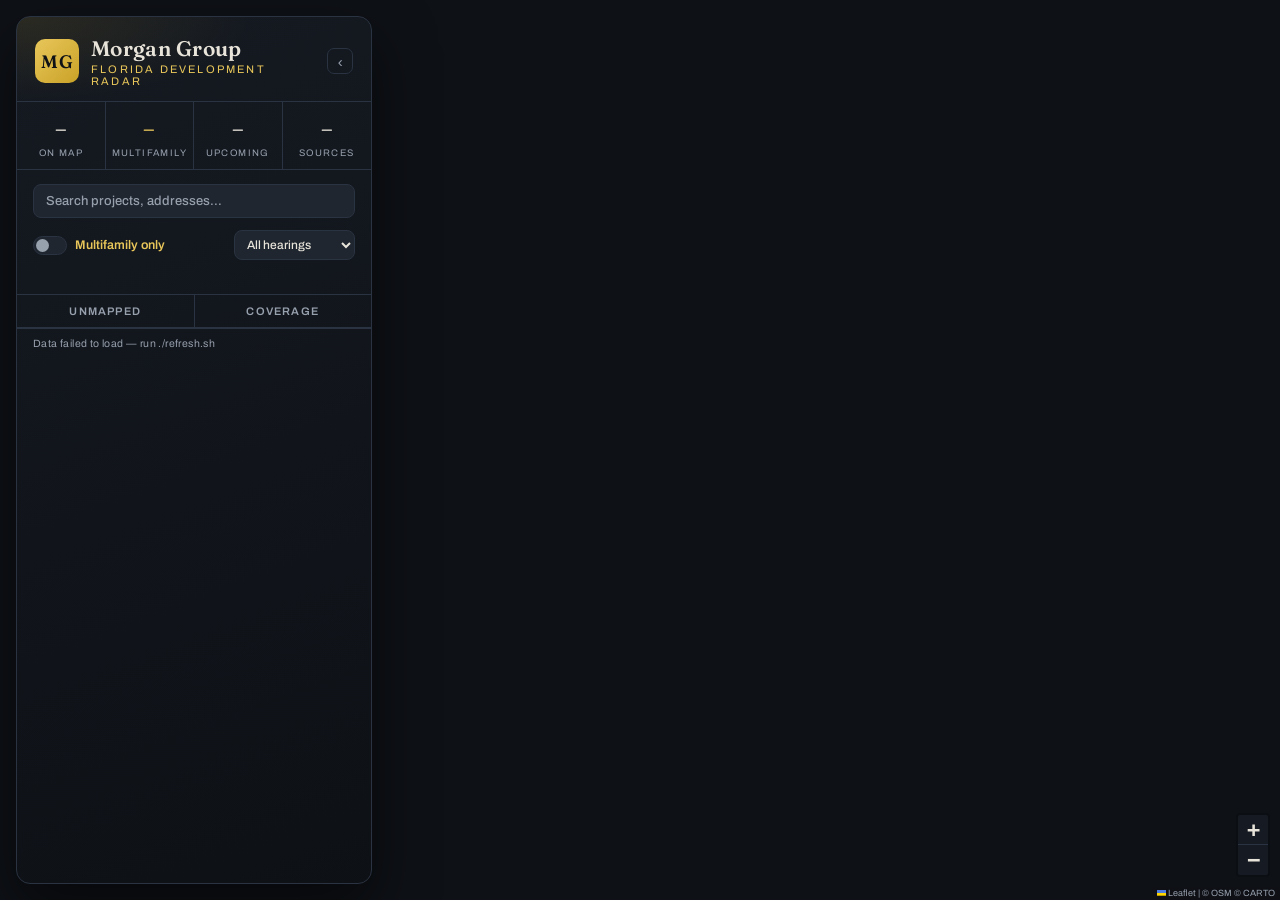
==== site/index.html @ e7065fe1 "feat: map site — dark development radar UI Co-Authored-By: Claude Fable 5 <noreply@anthropic.com>" ====
<!DOCTYPE html>
<html lang="en">
<head>
<meta charset="utf-8">
<meta name="viewport" content="width=device-width, initial-scale=1">
<title>Morgan Group · Florida Development Radar</title>
<link rel="preconnect" href="https://fonts.googleapis.com">
<link rel="preconnect" href="https://fonts.gstatic.com" crossorigin>
<link href="https://fonts.googleapis.com/css2?family=Fraunces:opsz,wght@9..144,500;9..144,600&family=Archivo:wght@400;500;600;700&display=swap" rel="stylesheet">
<link rel="stylesheet" href="vendor/leaflet.css">
<link rel="stylesheet" href="vendor/MarkerCluster.css">
<link rel="stylesheet" href="vendor/MarkerCluster.Default.css">
<link rel="stylesheet" href="style.css">
<link rel="icon" href="data:image/svg+xml,<svg xmlns='http://www.w3.org/2000/svg' viewBox='0 0 100 100'><circle cx='50' cy='50' r='42' fill='%23c9a227'/></svg>">
</head>
<body>
<div id="map" aria-label="Development projects map"></div>

<aside class="panel" id="panel">
  <header class="brand">
    <div class="brand-mark">MG</div>
    <div class="brand-text">
      <h1>Morgan&nbsp;Group</h1>
      <p>Florida Development Radar</p>
    </div>
    <button class="panel-collapse" id="collapseBtn" title="Collapse panel" aria-label="Collapse panel">‹</button>
  </header>

  <section class="stats" id="stats">
    <div class="stat"><b id="statMapped">–</b><span>on map</span></div>
    <div class="stat stat-mf"><b id="statMF">–</b><span>multifamily</span></div>
    <div class="stat"><b id="statUpcoming">–</b><span>upcoming</span></div>
    <div class="stat"><b id="statSources">–</b><span>sources</span></div>
  </section>

  <section class="filters">
    <input type="search" id="search" placeholder="Search projects, addresses…" autocomplete="off">

    <div class="filter-row">
      <label class="mf-toggle">
        <input type="checkbox" id="mfOnly">
        <span class="mf-slider"></span>
        Multifamily only
      </label>
      <select id="statusSel" aria-label="Hearing status">
        <option value="all">All hearings</option>
        <option value="upcoming">Upcoming</option>
        <option value="heard">Recently heard</option>
      </select>
    </div>

    <div class="chips" id="countyChips" aria-label="County filters"></div>
    <div class="types" id="typeChecks" aria-label="Project type filters"></div>
  </section>

  <nav class="drawer-tabs">
    <button data-drawer="unmapped" id="unmappedTab">Unmapped <span id="unmappedCount"></span></button>
    <button data-drawer="coverage" id="coverageTab">Coverage <span id="coverageCount"></span></button>
  </nav>
  <section class="drawer" id="drawer" hidden></section>

  <footer class="panel-foot">
    <span id="updatedAt"></span>
  </footer>
</aside>

<button class="panel-expand" id="expandBtn" hidden title="Show panel">›</button>

<script src="vendor/leaflet.js"></script>
<script src="vendor/leaflet.markercluster.js"></script>
<script src="app.js"></script>
</body>
</html>
---- site/vendor/leaflet.css ----
/* required styles */

.leaflet-pane,
.leaflet-tile,
.leaflet-marker-icon,
.leaflet-marker-shadow,
.leaflet-tile-container,
.leaflet-pane > svg,
.leaflet-pane > canvas,
.leaflet-zoom-box,
.leaflet-image-layer,
.leaflet-layer {
	position: absolute;
	left: 0;
	top: 0;
	}
.leaflet-container {
	overflow: hidden;
	}
.leaflet-tile,
.leaflet-marker-icon,
.leaflet-marker-shadow {
	-webkit-user-select: none;
	   -moz-user-select: none;
	        user-select: none;
	  -webkit-user-drag: none;
	}
/* Prevents IE11 from highlighting tiles in blue */
.leaflet-tile::selection {
	background: transparent;
}
/* Safari renders non-retina tile on retina better with this, but Chrome is worse */
.leaflet-safari .leaflet-tile {
	image-rendering: -webkit-optimize-contrast;
	}
/* hack that prevents hw layers "stretching" when loading new tiles */
.leaflet-safari .leaflet-tile-container {
	width: 1600px;
	height: 1600px;
	-webkit-transform-origin: 0 0;
	}
.leaflet-marker-icon,
.leaflet-marker-shadow {
	display: block;
	}
/* .leaflet-container svg: reset svg max-width decleration shipped in Joomla! (joomla.org) 3.x */
/* .leaflet-container img: map is broken in FF if you have max-width: 100% on tiles */
.leaflet-container .leaflet-overlay-pane svg {
	max-width: none !important;
	max-height: none !important;
	}
.leaflet-container .leaflet-marker-pane img,
.leaflet-container .leaflet-shadow-pane img,
.leaflet-container .leaflet-tile-pane img,
.leaflet-container img.leaflet-image-layer,
.leaflet-container .leaflet-tile {
	max-width: none !important;
	max-height: none !important;
	width: auto;
	padding: 0;
	}

.leaflet-container img.leaflet-tile {
	/* See: https://bugs.chromium.org/p/chromium/issues/detail?id=600120 */
	mix-blend-mode: plus-lighter;
}

.leaflet-container.leaflet-touch-zoom {
	-ms-touch-action: pan-x pan-y;
	touch-action: pan-x pan-y;
	}
.leaflet-container.leaflet-touch-drag {
	-ms-touch-action: pinch-zoom;
	/* Fallback for FF which doesn't support pinch-zoom */
	touch-action: none;
	touch-action: pinch-zoom;
}
.leaflet-container.leaflet-touch-drag.leaflet-touch-zoom {
	-ms-touch-action: none;
	touch-action: none;
}
.leaflet-container {
	-webkit-tap-highlight-color: transparent;
}
.leaflet-container a {
	-webkit-tap-highlight-color: rgba(51, 181, 229, 0.4);
}
.leaflet-tile {
	filter: inherit;
	visibility: hidden;
	}
.leaflet-tile-loaded {
	visibility: inherit;
	}
.leaflet-zoom-box {
	width: 0;
	height: 0;
	-moz-box-sizing: border-box;
	     box-sizing: border-box;
	z-index: 800;
	}
/* workaround for https://bugzilla.mozilla.org/show_bug.cgi?id=888319 */
.leaflet-overlay-pane svg {
	-moz-user-select: none;
	}

.leaflet-pane         { z-index: 400; }

.leaflet-tile-pane    { z-index: 200; }
.leaflet-overlay-pane { z-index: 400; }
.leaflet-shadow-pane  { z-index: 500; }
.leaflet-marker-pane  { z-index: 600; }
.leaflet-tooltip-pane   { z-index: 650; }
.leaflet-popup-pane   { z-index: 700; }

.leaflet-map-pane canvas { z-index: 100; }
.leaflet-map-pane svg    { z-index: 200; }

.leaflet-vml-shape {
	width: 1px;
	height: 1px;
	}
.lvml {
	behavior: url(#default#VML);
	display: inline-block;
	position: absolute;
	}


/* control positioning */

.leaflet-control {
	position: relative;
	z-index: 800;
	pointer-events: visiblePainted; /* IE 9-10 doesn't have auto */
	pointer-events: auto;
	}
.leaflet-top,
.leaflet-bottom {
	position: absolute;
	z-index: 1000;
	pointer-events: none;
	}
.leaflet-top {
	top: 0;
	}
.leaflet-right {
	right: 0;
	}
.leaflet-bottom {
	bottom: 0;
	}
.leaflet-left {
	left: 0;
	}
.leaflet-control {
	float: left;
	clear: both;
	}
.leaflet-right .leaflet-control {
	float: right;
	}
.leaflet-top .leaflet-control {
	margin-top: 10px;
	}
.leaflet-bottom .leaflet-control {
	margin-bottom: 10px;
	}
.leaflet-left .leaflet-control {
	margin-left: 10px;
	}
.leaflet-right .leaflet-control {
	margin-right: 10px;
	}


/* zoom and fade animations */

.leaflet-fade-anim .leaflet-popup {
	opacity: 0;
	-webkit-transition: opacity 0.2s linear;
	   -moz-transition: opacity 0.2s linear;
	        transition: opacity 0.2s linear;
	}
.leaflet-fade-anim .leaflet-map-pane .leaflet-popup {
	opacity: 1;
	}
.leaflet-zoom-animated {
	-webkit-transform-origin: 0 0;
	    -ms-transform-origin: 0 0;
	        transform-origin: 0 0;
	}
svg.leaflet-zoom-animated {
	will-change: transform;
}

.leaflet-zoom-anim .leaflet-zoom-animated {
	-webkit-transition: -webkit-transform 0.25s cubic-bezier(0,0,0.25,1);
	   -moz-transition:    -moz-transform 0.25s cubic-bezier(0,0,0.25,1);
	        transition:         transform 0.25s cubic-bezier(0,0,0.25,1);
	}
.leaflet-zoom-anim .leaflet-tile,
.leaflet-pan-anim .leaflet-tile {
	-webkit-transition: none;
	   -moz-transition: none;
	        transition: none;
	}

.leaflet-zoom-anim .leaflet-zoom-hide {
	visibility: hidden;
	}


/* cursors */

.leaflet-interactive {
	cursor: pointer;
	}
.leaflet-grab {
	cursor: -webkit-grab;
	cursor:    -moz-grab;
	cursor:         grab;
	}
.leaflet-crosshair,
.leaflet-crosshair .leaflet-interactive {
	cursor: crosshair;
	}
.leaflet-popup-pane,
.leaflet-control {
	cursor: auto;
	}
.leaflet-dragging .leaflet-grab,
.leaflet-dragging .leaflet-grab .leaflet-interactive,
.leaflet-dragging .leaflet-marker-draggable {
	cursor: move;
	cursor: -webkit-grabbing;
	cursor:    -moz-grabbing;
	cursor:         grabbing;
	}

/* marker & overlays interactivity */
.leaflet-marker-icon,
.leaflet-marker-shadow,
.leaflet-image-layer,
.leaflet-pane > svg path,
.leaflet-tile-container {
	pointer-events: none;
	}

.leaflet-marker-icon.leaflet-interactive,
.leaflet-image-layer.leaflet-interactive,
.leaflet-pane > svg path.leaflet-interactive,
svg.leaflet-image-layer.leaflet-interactive path {
	pointer-events: visiblePainted; /* IE 9-10 doesn't have auto */
	pointer-events: auto;
	}

/* visual tweaks */

.leaflet-container {
	background: #ddd;
	outline-offset: 1px;
	}
.leaflet-container a {
	color: #0078A8;
	}
.leaflet-zoom-box {
	border: 2px dotted #38f;
	background: rgba(255,255,255,0.5);
	}


/* general typography */
.leaflet-container {
	font-family: "Helvetica Neue", Arial, Helvetica, sans-serif;
	font-size: 12px;
	font-size: 0.75rem;
	line-height: 1.5;
	}


/* general toolbar styles */

.leaflet-bar {
	box-shadow: 0 1px 5px rgba(0,0,0,0.65);
	border-radius: 4px;
	}
.leaflet-bar a {
	background-color: #fff;
	border-bottom: 1px solid #ccc;
	width: 26px;
	height: 26px;
	line-height: 26px;
	display: block;
	text-align: center;
	text-decoration: none;
	color: black;
	}
.leaflet-bar a,
.leaflet-control-layers-toggle {
	background-position: 50% 50%;
	background-repeat: no-repeat;
	display: block;
	}
.leaflet-bar a:hover,
.leaflet-bar a:focus {
	background-color: #f4f4f4;
	}
.leaflet-bar a:first-child {
	border-top-left-radius: 4px;
	border-top-right-radius: 4px;
	}
.leaflet-bar a:last-child {
	border-bottom-left-radius: 4px;
	border-bottom-right-radius: 4px;
	border-bottom: none;
	}
.leaflet-bar a.leaflet-disabled {
	cursor: default;
	background-color: #f4f4f4;
	color: #bbb;
	}

.leaflet-touch .leaflet-bar a {
	width: 30px;
	height: 30px;
	line-height: 30px;
	}
.leaflet-touch .leaflet-bar a:first-child {
	border-top-left-radius: 2px;
	border-top-right-radius: 2px;
	}
.leaflet-touch .leaflet-bar a:last-child {
	border-bottom-left-radius: 2px;
	border-bottom-right-radius: 2px;
	}

/* zoom control */

.leaflet-control-zoom-in,
.leaflet-control-zoom-out {
	font: bold 18px 'Lucida Console', Monaco, monospace;
	text-indent: 1px;
	}

.leaflet-touch .leaflet-control-zoom-in, .leaflet-touch .leaflet-control-zoom-out  {
	font-size: 22px;
	}


/* layers control */

.leaflet-control-layers {
	box-shadow: 0 1px 5px rgba(0,0,0,0.4);
	background: #fff;
	border-radius: 5px;
	}
.leaflet-control-layers-toggle {
	background-image: url(images/layers.png);
	width: 36px;
	height: 36px;
	}
.leaflet-retina .leaflet-control-layers-toggle {
	background-image: url(images/layers-2x.png);
	background-size: 26px 26px;
	}
.leaflet-touch .leaflet-control-layers-toggle {
	width: 44px;
	height: 44px;
	}
.leaflet-control-layers .leaflet-control-layers-list,
.leaflet-control-layers-expanded .leaflet-control-layers-toggle {
	display: none;
	}
.leaflet-control-layers-expanded .leaflet-control-layers-list {
	display: block;
	position: relative;
	}
.leaflet-control-layers-expanded {
	padding: 6px 10px 6px 6px;
	color: #333;
	background: #fff;
	}
.leaflet-control-layers-scrollbar {
	overflow-y: scroll;
	overflow-x: hidden;
	padding-right: 5px;
	}
.leaflet-control-layers-selector {
	margin-top: 2px;
	position: relative;
	top: 1px;
	}
.leaflet-control-layers label {
	display: block;
	font-size: 13px;
	font-size: 1.08333em;
	}
.leaflet-control-layers-separator {
	height: 0;
	border-top: 1px solid #ddd;
	margin: 5px -10px 5px -6px;
	}

/* Default icon URLs */
.leaflet-default-icon-path { /* used only in path-guessing heuristic, see L.Icon.Default */
	background-image: url(images/marker-icon.png);
	}


/* attribution and scale controls */

.leaflet-container .leaflet-control-attribution {
	background: #fff;
	background: rgba(255, 255, 255, 0.8);
	margin: 0;
	}
.leaflet-control-attribution,
.leaflet-control-scale-line {
	padding: 0 5px;
	color: #333;
	line-height: 1.4;
	}
.leaflet-control-attribution a {
	text-decoration: none;
	}
.leaflet-control-attribution a:hover,
.leaflet-control-attribution a:focus {
	text-decoration: underline;
	}
.leaflet-attribution-flag {
	display: inline !important;
	vertical-align: baseline !important;
	width: 1em;
	height: 0.6669em;
	}
.leaflet-left .leaflet-control-scale {
	margin-left: 5px;
	}
.leaflet-bottom .leaflet-control-scale {
	margin-bottom: 5px;
	}
.leaflet-control-scale-line {
	border: 2px solid #777;
	border-top: none;
	line-height: 1.1;
	padding: 2px 5px 1px;
	white-space: nowrap;
	-moz-box-sizing: border-box;
	     box-sizing: border-box;
	background: rgba(255, 255, 255, 0.8);
	text-shadow: 1px 1px #fff;
	}
.leaflet-control-scale-line:not(:first-child) {
	border-top: 2px solid #777;
	border-bottom: none;
	margin-top: -2px;
	}
.leaflet-control-scale-line:not(:first-child):not(:last-child) {
	border-bottom: 2px solid #777;
	}

.leaflet-touch .leaflet-control-attribution,
.leaflet-touch .leaflet-control-layers,
.leaflet-touch .leaflet-bar {
	box-shadow: none;
	}
.leaflet-touch .leaflet-control-layers,
.leaflet-touch .leaflet-bar {
	border: 2px solid rgba(0,0,0,0.2);
	background-clip: padding-box;
	}


/* popup */

.leaflet-popup {
	position: absolute;
	text-align: center;
	margin-bottom: 20px;
	}
.leaflet-popup-content-wrapper {
	padding: 1px;
	text-align: left;
	border-radius: 12px;
	}
.leaflet-popup-content {
	margin: 13px 24px 13px 20px;
	line-height: 1.3;
	font-size: 13px;
	font-size: 1.08333em;
	min-height: 1px;
	}
.leaflet-popup-content p {
	margin: 17px 0;
	margin: 1.3em 0;
	}
.leaflet-popup-tip-container {
	width: 40px;
	height: 20px;
	position: absolute;
	left: 50%;
	margin-top: -1px;
	margin-left: -20px;
	overflow: hidden;
	pointer-events: none;
	}
.leaflet-popup-tip {
	width: 17px;
	height: 17px;
	padding: 1px;

	margin: -10px auto 0;
	pointer-events: auto;

	-webkit-transform: rotate(45deg);
	   -moz-transform: rotate(45deg);
	    -ms-transform: rotate(45deg);
	        transform: rotate(45deg);
	}
.leaflet-popup-content-wrapper,
.leaflet-popup-tip {
	background: white;
	color: #333;
	box-shadow: 0 3px 14px rgba(0,0,0,0.4);
	}
.leaflet-container a.leaflet-popup-close-button {
	position: absolute;
	top: 0;
	right: 0;
	border: none;
	text-align: center;
	width: 24px;
	height: 24px;
	font: 16px/24px Tahoma, Verdana, sans-serif;
	color: #757575;
	text-decoration: none;
	background: transparent;
	}
.leaflet-container a.leaflet-popup-close-button:hover,
.leaflet-container a.leaflet-popup-close-button:focus {
	color: #585858;
	}
.leaflet-popup-scrolled {
	overflow: auto;
	}

.leaflet-oldie .leaflet-popup-content-wrapper {
	-ms-zoom: 1;
	}
.leaflet-oldie .leaflet-popup-tip {
	width: 24px;
	margin: 0 auto;

	-ms-filter: "progid:DXImageTransform.Microsoft.Matrix(M11=0.70710678, M12=0.70710678, M21=-0.70710678, M22=0.70710678)";
	filter: progid:DXImageTransform.Microsoft.Matrix(M11=0.70710678, M12=0.70710678, M21=-0.70710678, M22=0.70710678);
	}

.leaflet-oldie .leaflet-control-zoom,
.leaflet-oldie .leaflet-control-layers,
.leaflet-oldie .leaflet-popup-content-wrapper,
.leaflet-oldie .leaflet-popup-tip {
	border: 1px solid #999;
	}


/* div icon */

.leaflet-div-icon {
	background: #fff;
	border: 1px solid #666;
	}


/* Tooltip */
/* Base styles for the element that has a tooltip */
.leaflet-tooltip {
	position: absolute;
	padding: 6px;
	background-color: #fff;
	border: 1px solid #fff;
	border-radius: 3px;
	color: #222;
	white-space: nowrap;
	-webkit-user-select: none;
	-moz-user-select: none;
	-ms-user-select: none;
	user-select: none;
	pointer-events: none;
	box-shadow: 0 1px 3px rgba(0,0,0,0.4);
	}
.leaflet-tooltip.leaflet-interactive {
	cursor: pointer;
	pointer-events: auto;
	}
.leaflet-tooltip-top:before,
.leaflet-tooltip-bottom:before,
.leaflet-tooltip-left:before,
.leaflet-tooltip-right:before {
	position: absolute;
	pointer-events: none;
	border: 6px solid transparent;
	background: transparent;
	content: "";
	}

/* Directions */

.leaflet-tooltip-bottom {
	margin-top: 6px;
}
.leaflet-tooltip-top {
	margin-top: -6px;
}
.leaflet-tooltip-bottom:before,
.leaflet-tooltip-top:before {
	left: 50%;
	margin-left: -6px;
	}
.leaflet-tooltip-top:before {
	bottom: 0;
	margin-bottom: -12px;
	border-top-color: #fff;
	}
.leaflet-tooltip-bottom:before {
	top: 0;
	margin-top: -12px;
	margin-left: -6px;
	border-bottom-color: #fff;
	}
.leaflet-tooltip-left {
	margin-left: -6px;
}
.leaflet-tooltip-right {
	margin-left: 6px;
}
.leaflet-tooltip-left:before,
.leaflet-tooltip-right:before {
	top: 50%;
	margin-top: -6px;
	}
.leaflet-tooltip-left:before {
	right: 0;
	margin-right: -12px;
	border-left-color: #fff;
	}
.leaflet-tooltip-right:before {
	left: 0;
	margin-left: -12px;
	border-right-color: #fff;
	}

/* Printing */

@media print {
	/* Prevent printers from removing background-images of controls. */
	.leaflet-control {
		-webkit-print-color-adjust: exact;
		print-color-adjust: exact;
		}
	}
---- site/vendor/MarkerCluster.css ----
.leaflet-cluster-anim .leaflet-marker-icon, .leaflet-cluster-anim .leaflet-marker-shadow {
	-webkit-transition: -webkit-transform 0.3s ease-out, opacity 0.3s ease-in;
	-moz-transition: -moz-transform 0.3s ease-out, opacity 0.3s ease-in;
	-o-transition: -o-transform 0.3s ease-out, opacity 0.3s ease-in;
	transition: transform 0.3s ease-out, opacity 0.3s ease-in;
}

.leaflet-cluster-spider-leg {
	/* stroke-dashoffset (duration and function) should match with leaflet-marker-icon transform in order to track it exactly */
	-webkit-transition: -webkit-stroke-dashoffset 0.3s ease-out, -webkit-stroke-opacity 0.3s ease-in;
	-moz-transition: -moz-stroke-dashoffset 0.3s ease-out, -moz-stroke-opacity 0.3s ease-in;
	-o-transition: -o-stroke-dashoffset 0.3s ease-out, -o-stroke-opacity 0.3s ease-in;
	transition: stroke-dashoffset 0.3s ease-out, stroke-opacity 0.3s ease-in;
}
---- site/vendor/MarkerCluster.Default.css ----
.marker-cluster-small {
	background-color: rgba(181, 226, 140, 0.6);
	}
.marker-cluster-small div {
	background-color: rgba(110, 204, 57, 0.6);
	}

.marker-cluster-medium {
	background-color: rgba(241, 211, 87, 0.6);
	}
.marker-cluster-medium div {
	background-color: rgba(240, 194, 12, 0.6);
	}

.marker-cluster-large {
	background-color: rgba(253, 156, 115, 0.6);
	}
.marker-cluster-large div {
	background-color: rgba(241, 128, 23, 0.6);
	}

	/* IE 6-8 fallback colors */
.leaflet-oldie .marker-cluster-small {
	background-color: rgb(181, 226, 140);
	}
.leaflet-oldie .marker-cluster-small div {
	background-color: rgb(110, 204, 57);
	}

.leaflet-oldie .marker-cluster-medium {
	background-color: rgb(241, 211, 87);
	}
.leaflet-oldie .marker-cluster-medium div {
	background-color: rgb(240, 194, 12);
	}

.leaflet-oldie .marker-cluster-large {
	background-color: rgb(253, 156, 115);
	}
.leaflet-oldie .marker-cluster-large div {
	background-color: rgb(241, 128, 23);
}

.marker-cluster {
	background-clip: padding-box;
	border-radius: 20px;
	}
.marker-cluster div {
	width: 30px;
	height: 30px;
	margin-left: 5px;
	margin-top: 5px;

	text-align: center;
	border-radius: 15px;
	font: 12px "Helvetica Neue", Arial, Helvetica, sans-serif;
	}
.marker-cluster span {
	line-height: 30px;
	}
---- site/style.css ----
:root {
  --ink: #0e1116;
  --ink-2: #161b23;
  --ink-3: #1f2630;
  --line: #2a3341;
  --text: #e8e4da;
  --text-dim: #97a0ad;
  --brass: #c9a227;
  --brass-hi: #e8c65a;
  --serif: "Fraunces", Georgia, serif;
  --sans: "Archivo", "Helvetica Neue", sans-serif;

  --c-rezoning: #ff7a59;
  --c-land-use: #4fd1c5;
  --c-site-plan: #63a4ff;
  --c-pud: #b48ef0;
  --c-plat: #7bd88f;
  --c-variance: #8f9bb3;
  --c-special-exception: #ffc857;
  --c-development-agreement: #f472b6;
  --c-annexation: #a3b763;
  --c-other-development: #9aa5b1;
}

* { box-sizing: border-box; margin: 0; }
html, body { height: 100%; }
body {
  font-family: var(--sans);
  background: var(--ink);
  color: var(--text);
  overflow: hidden;
}

#map { position: fixed; inset: 0; background: var(--ink); }

/* ---------- panel ---------- */
.panel {
  position: fixed;
  top: 16px; left: 16px; bottom: 16px;
  width: 356px;
  display: flex; flex-direction: column;
  background: linear-gradient(160deg, rgba(22,27,35,.96), rgba(14,17,22,.96));
  border: 1px solid var(--line);
  border-radius: 14px;
  box-shadow: 0 24px 60px rgba(0,0,0,.55);
  backdrop-filter: blur(10px);
  z-index: 1000;
  overflow: hidden;
  animation: panelIn .5s cubic-bezier(.2,.9,.3,1) both;
}
@keyframes panelIn { from { opacity: 0; transform: translateX(-24px); } }

.brand {
  display: flex; align-items: center; gap: 12px;
  padding: 18px 18px 14px;
  border-bottom: 1px solid var(--line);
  background:
    radial-gradient(120% 180% at 0% 0%, rgba(201,162,39,.12), transparent 55%);
}
.brand-mark {
  width: 44px; height: 44px; flex: none;
  display: grid; place-items: center;
  font-family: var(--serif); font-weight: 600; font-size: 18px;
  color: var(--ink);
  background: linear-gradient(135deg, var(--brass-hi), var(--brass));
  border-radius: 10px;
  letter-spacing: .5px;
}
.brand-text h1 {
  font-family: var(--serif);
  font-size: 21px; font-weight: 600;
  letter-spacing: .3px;
}
.brand-text p {
  font-size: 11px; text-transform: uppercase; letter-spacing: 2.2px;
  color: var(--brass-hi); margin-top: 2px;
}
.panel-collapse, .panel-expand {
  margin-left: auto;
  background: none; border: 1px solid var(--line); color: var(--text-dim);
  width: 26px; height: 26px; border-radius: 7px; cursor: pointer;
  font-size: 15px; line-height: 1;
}
.panel-collapse:hover, .panel-expand:hover { color: var(--text); border-color: var(--text-dim); }
.panel-expand {
  position: fixed; top: 24px; left: 16px; z-index: 1000;
  width: 34px; height: 34px;
  background: var(--ink-2);
  box-shadow: 0 8px 24px rgba(0,0,0,.5);
}

/* ---------- stats ---------- */
.stats {
  display: grid; grid-template-columns: repeat(4, 1fr);
  border-bottom: 1px solid var(--line);
}
.stat {
  padding: 12px 6px 10px; text-align: center;
  border-right: 1px solid var(--line);
}
.stat:last-child { border-right: 0; }
.stat b {
  display: block;
  font-family: var(--serif); font-size: 22px; font-weight: 600;
  font-variant-numeric: tabular-nums;
}
.stat span {
  font-size: 9.5px; text-transform: uppercase; letter-spacing: 1.4px;
  color: var(--text-dim);
}
.stat-mf b { color: var(--brass-hi); }

/* ---------- filters ---------- */
.filters { padding: 14px 16px 10px; border-bottom: 1px solid var(--line); }
#search {
  width: 100%;
  background: var(--ink-3);
  border: 1px solid var(--line); border-radius: 8px;
  color: var(--text);
  padding: 9px 12px; font: 500 13px var(--sans);
  outline: none;
}
#search:focus { border-color: var(--brass); }
#search::placeholder { color: var(--text-dim); }

.filter-row { display: flex; align-items: center; justify-content: space-between; margin-top: 12px; gap: 10px; }

.mf-toggle {
  display: flex; align-items: center; gap: 8px;
  font-size: 12.5px; font-weight: 600; color: var(--brass-hi);
  cursor: pointer; user-select: none;
}
.mf-toggle input { display: none; }
.mf-slider {
  width: 34px; height: 19px; flex: none;
  background: var(--ink-3); border: 1px solid var(--line);
  border-radius: 20px; position: relative; transition: background .2s;
}
.mf-slider::after {
  content: ""; position: absolute; top: 2px; left: 2px;
  width: 13px; height: 13px; border-radius: 50%;
  background: var(--text-dim); transition: all .2s;
}
.mf-toggle input:checked + .mf-slider { background: rgba(201,162,39,.35); border-color: var(--brass); }
.mf-toggle input:checked + .mf-slider::after { left: 17px; background: var(--brass-hi); }

#statusSel {
  background: var(--ink-3); color: var(--text);
  border: 1px solid var(--line); border-radius: 8px;
  font: 500 12px var(--sans); padding: 6px 8px;
}

.chips { display: flex; flex-wrap: wrap; gap: 6px; margin-top: 12px; }
.chip {
  font: 600 11px var(--sans);
  padding: 4px 10px; border-radius: 20px;
  border: 1px solid var(--line); color: var(--text-dim);
  background: none; cursor: pointer; transition: all .15s;
}
.chip.on { color: var(--ink); background: var(--text); border-color: var(--text); }
.chip:hover:not(.on) { color: var(--text); border-color: var(--text-dim); }

.types { display: grid; grid-template-columns: 1fr 1fr; gap: 2px 10px; margin-top: 12px; }
.type-check {
  display: flex; align-items: center; gap: 7px;
  font-size: 11.5px; color: var(--text-dim);
  cursor: pointer; padding: 3px 2px; user-select: none;
}
.type-check input { display: none; }
.type-dot { width: 9px; height: 9px; border-radius: 50%; flex: none; opacity: .25; transition: opacity .15s; }
.type-check.on { color: var(--text); }
.type-check.on .type-dot { opacity: 1; box-shadow: 0 0 6px currentColor; }

/* ---------- drawers ---------- */
.drawer-tabs {
  display: flex; border-bottom: 1px solid var(--line);
}
.drawer-tabs button {
  flex: 1; background: none; border: 0; border-right: 1px solid var(--line);
  color: var(--text-dim); font: 600 11px var(--sans);
  text-transform: uppercase; letter-spacing: 1.2px;
  padding: 10px 0; cursor: pointer;
}
.drawer-tabs button:last-child { border-right: 0; }
.drawer-tabs button.active { color: var(--brass-hi); background: rgba(201,162,39,.07); }
.drawer-tabs button span { color: var(--text); }

.drawer {
  flex: 1; overflow-y: auto; padding: 10px 14px;
  font-size: 12px; line-height: 1.5;
  scrollbar-width: thin; scrollbar-color: var(--line) transparent;
}
.drawer:not([hidden]) ~ .panel-foot { border-top: 1px solid var(--line); }
.u-item { padding: 8px 0; border-bottom: 1px dashed var(--line); }
.u-item a { color: var(--text); text-decoration: none; font-weight: 500; }
.u-item a:hover { color: var(--brass-hi); }
.u-meta { color: var(--text-dim); font-size: 11px; margin-top: 2px; }
.cov-row {
  display: flex; justify-content: space-between; gap: 8px;
  padding: 6px 0; border-bottom: 1px dashed var(--line);
  color: var(--text-dim);
}
.cov-row b { color: var(--text); font-weight: 500; }
.cov-ok { color: #7bd88f; }
.cov-err { color: #ff7a59; }

.panel-foot {
  padding: 9px 16px;
  font-size: 10.5px; color: var(--text-dim);
  letter-spacing: .4px;
  border-top: 1px solid var(--line);
}

/* ---------- markers & popups ---------- */
.pin { border-radius: 50%; border: 2px solid rgba(14,17,22,.9); box-shadow: 0 2px 8px rgba(0,0,0,.5); }
.pin-mf {
  border-color: var(--brass-hi);
  box-shadow: 0 0 0 2px rgba(201,162,39,.45), 0 0 14px rgba(232,198,90,.65);
}

.leaflet-popup-content-wrapper {
  background: var(--ink-2); color: var(--text);
  border: 1px solid var(--line); border-radius: 10px;
  box-shadow: 0 18px 44px rgba(0,0,0,.6);
  font-family: var(--sans);
}
.leaflet-popup-tip { background: var(--ink-2); border: 1px solid var(--line); }
.leaflet-popup-content { margin: 14px 16px; width: 290px !important; }
.pp-chips { display: flex; flex-wrap: wrap; gap: 5px; margin-bottom: 8px; }
.pp-chip {
  font-size: 9.5px; font-weight: 700; text-transform: uppercase; letter-spacing: 1px;
  padding: 3px 8px; border-radius: 4px; color: var(--ink);
}
.pp-chip-mf { background: linear-gradient(135deg, var(--brass-hi), var(--brass)); }
.pp-title {
  font-size: 13px; font-weight: 500; line-height: 1.45;
  max-height: 116px; overflow: hidden;
}
.pp-meta { margin-top: 9px; font-size: 11.5px; color: var(--text-dim); line-height: 1.6; }
.pp-meta b { color: var(--text); font-weight: 600; }
.pp-link {
  display: inline-block; margin-top: 10px;
  color: var(--brass-hi); font-weight: 600; font-size: 12px;
  text-decoration: none; border-bottom: 1px solid rgba(232,198,90,.4);
}
.pp-link:hover { border-bottom-color: var(--brass-hi); }

.leaflet-container { font-family: var(--sans); }
.leaflet-control-attribution {
  background: rgba(14,17,22,.75) !important; color: var(--text-dim) !important;
  font-size: 9px !important;
}
.leaflet-control-attribution a { color: var(--text-dim) !important; }
.leaflet-control-zoom a {
  background: var(--ink-2) !important; color: var(--text) !important;
  border-color: var(--line) !important;
}

.marker-cluster { background: rgba(201,162,39,.25) !important; }
.marker-cluster div {
  background: var(--ink-2) !important;
  color: var(--brass-hi) !important;
  border: 1.5px solid var(--brass) !important;
  font: 700 12px var(--sans) !important;
}

@media (max-width: 640px) {
  .panel { width: calc(100vw - 32px); max-height: 62vh; }
}
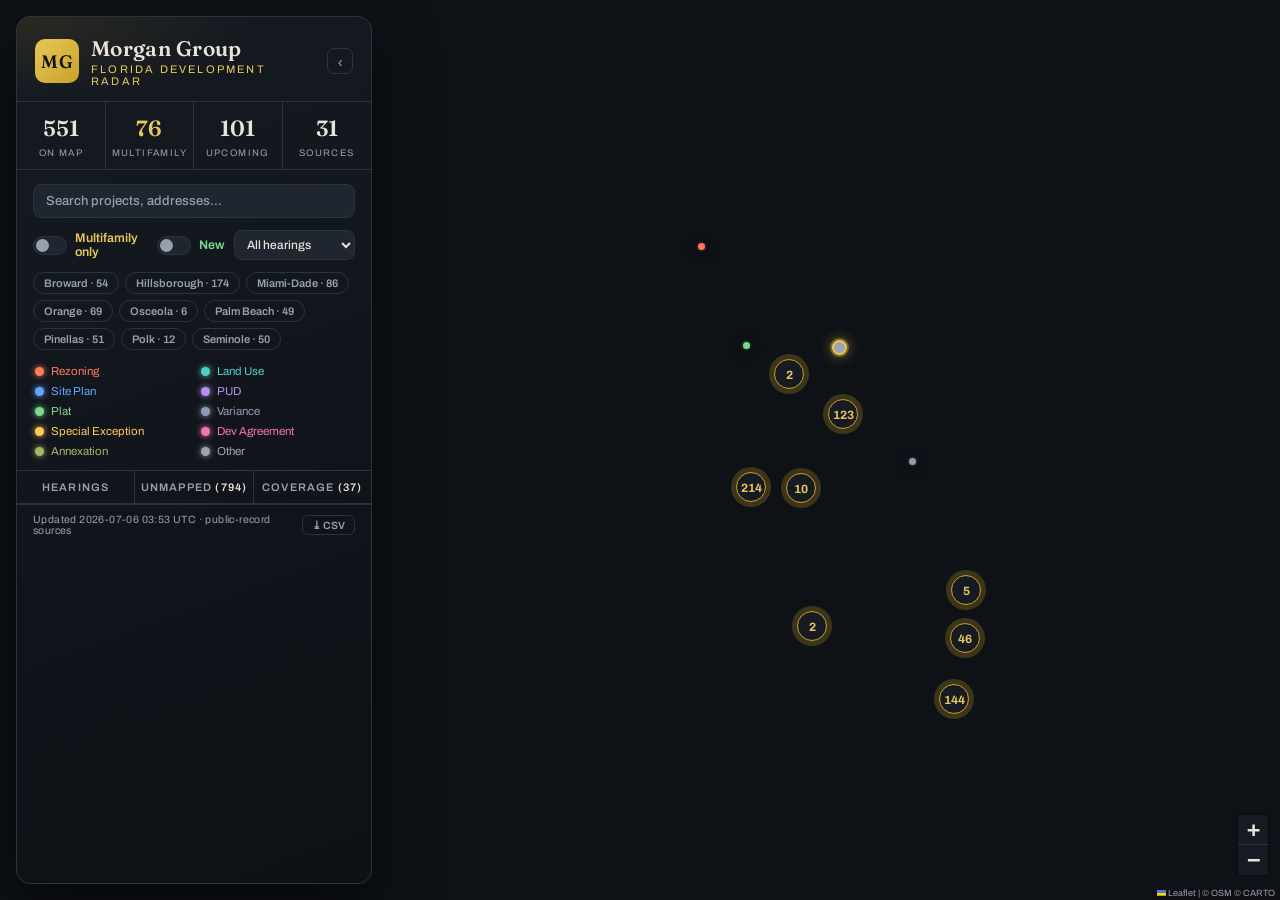
==== commit 3e4becef: "feat: NEW badges, hearings calendar, opportunity score display, CSV export Co-Authored-By: Claude Fa" ====
--- a/site/index.html
+++ b/site/index.html
@@ -42,6 +42,11 @@
         <span class="mf-slider"></span>
         Multifamily only
       </label>
+      <label class="mf-toggle new-toggle">
+        <input type="checkbox" id="newOnly">
+        <span class="mf-slider"></span>
+        New
+      </label>
       <select id="statusSel" aria-label="Hearing status">
         <option value="all">All hearings</option>
         <option value="upcoming">Upcoming</option>
@@ -54,6 +59,7 @@
   </section>
 
   <nav class="drawer-tabs">
+    <button data-drawer="hearings" id="hearingsTab">Hearings <span id="hearingsCount"></span></button>
     <button data-drawer="unmapped" id="unmappedTab">Unmapped <span id="unmappedCount"></span></button>
     <button data-drawer="coverage" id="coverageTab">Coverage <span id="coverageCount"></span></button>
   </nav>
@@ -61,6 +67,7 @@
 
   <footer class="panel-foot">
     <span id="updatedAt"></span>
+    <button id="csvBtn" class="csv-btn" title="Export the currently filtered projects as CSV">⤓ CSV</button>
   </footer>
 </aside>
 
--- a/site/style.css
+++ b/site/style.css
@@ -232,6 +232,24 @@
   padding: 3px 8px; border-radius: 4px; color: var(--ink);
 }
 .pp-chip-mf { background: linear-gradient(135deg, var(--brass-hi), var(--brass)); }
+.pp-chip-new { background: #7bd88f; animation: newPulse 2s ease-in-out infinite; }
+@keyframes newPulse { 50% { box-shadow: 0 0 10px rgba(123,216,143,.7); } }
+.pp-hot { color: var(--brass-hi); }
+.new-toggle { color: #7bd88f; }
+.new-toggle input:checked + .mf-slider { background: rgba(123,216,143,.3); border-color: #7bd88f; }
+.new-toggle input:checked + .mf-slider::after { background: #7bd88f; }
+
+.h-item { cursor: pointer; }
+.h-item:hover { background: rgba(255,255,255,.03); }
+.h-date { font: 700 11px var(--sans); color: var(--brass-hi); margin-bottom: 2px; }
+
+.panel-foot { display: flex; align-items: center; justify-content: space-between; gap: 8px; }
+.csv-btn {
+  background: none; border: 1px solid var(--line); border-radius: 6px;
+  color: var(--text-dim); font: 600 10.5px var(--sans);
+  padding: 3px 9px; cursor: pointer; flex: none;
+}
+.csv-btn:hover { color: var(--brass-hi); border-color: var(--brass); }
 .pp-title {
   font-size: 13px; font-weight: 500; line-height: 1.45;
   max-height: 116px; overflow: hidden;
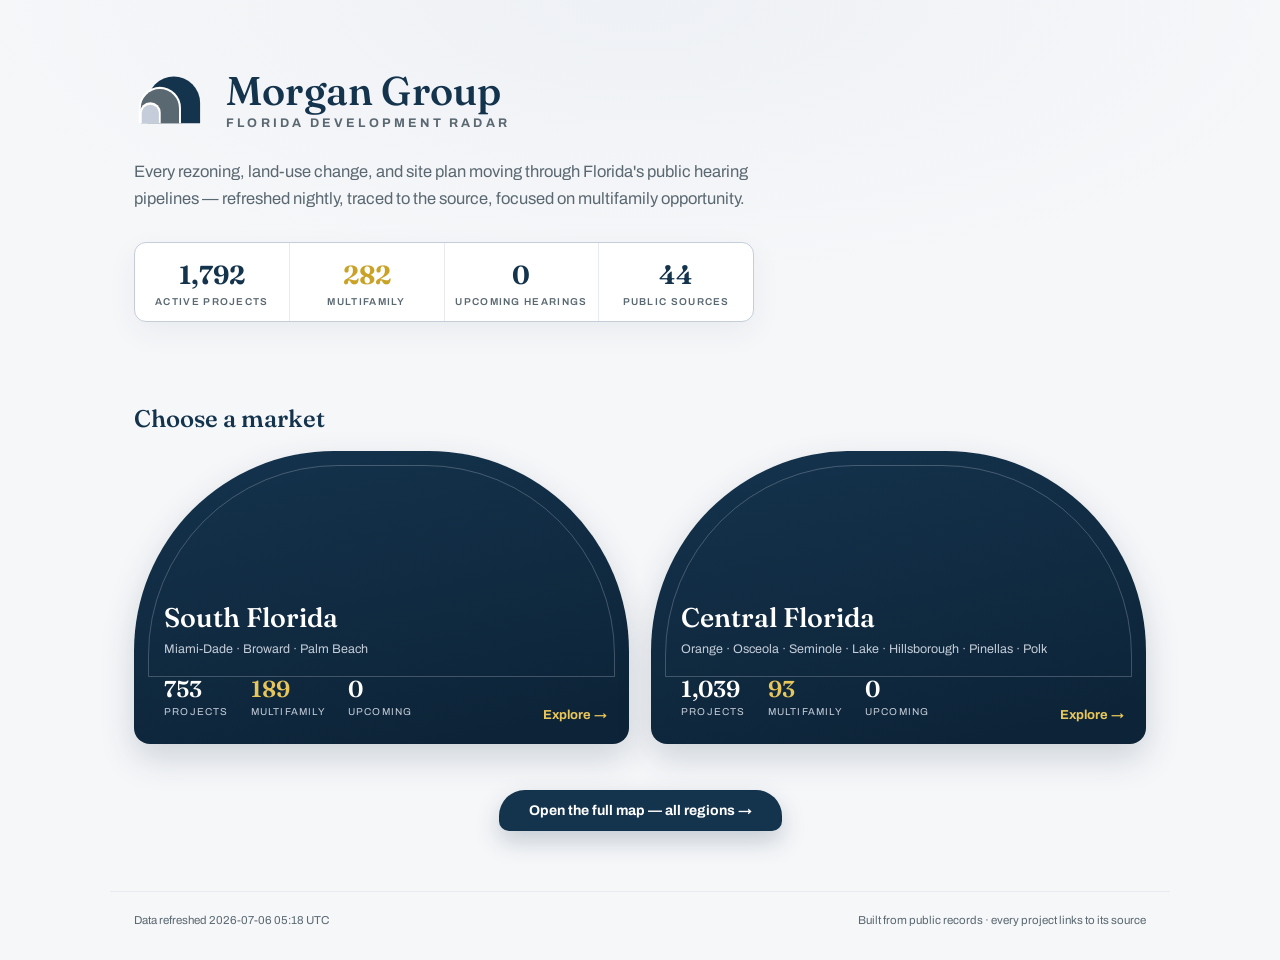
==== commit 8d037270: "feat: Morgan Group landing page — region portals, county tiles, top opportunities, plain-English sum" ====
--- a/site/index.html
+++ b/site/index.html
@@ -6,75 +6,57 @@
 <title>Morgan Group · Florida Development Radar</title>
 <link rel="preconnect" href="https://fonts.googleapis.com">
 <link rel="preconnect" href="https://fonts.gstatic.com" crossorigin>
-<link href="https://fonts.googleapis.com/css2?family=Fraunces:opsz,wght@9..144,500;9..144,600&family=Archivo:wght@400;500;600;700&display=swap" rel="stylesheet">
-<link rel="stylesheet" href="vendor/leaflet.css">
-<link rel="stylesheet" href="vendor/MarkerCluster.css">
-<link rel="stylesheet" href="vendor/MarkerCluster.Default.css">
-<link rel="stylesheet" href="style.css">
-<link rel="icon" href="data:image/svg+xml,<svg xmlns='http://www.w3.org/2000/svg' viewBox='0 0 100 100'><circle cx='50' cy='50' r='42' fill='%23c9a227'/></svg>">
+<link href="https://fonts.googleapis.com/css2?family=Fraunces:opsz,wght@9..144,450;9..144,550;9..144,650&family=Archivo:wght@400;500;600;700&display=swap" rel="stylesheet">
+<link rel="stylesheet" href="landing.css">
+<link rel="icon" href="logo.svg">
 </head>
 <body>
-<div id="map" aria-label="Development projects map"></div>
 
-<aside class="panel" id="panel">
-  <header class="brand">
-    <div class="brand-mark">MG</div>
-    <div class="brand-text">
-      <h1>Morgan&nbsp;Group</h1>
-      <p>Florida Development Radar</p>
+<header class="hero">
+  <div class="hero-inner">
+    <img class="hero-logo" src="logo.svg" alt="Morgan Group">
+    <div class="hero-word">
+      <h1>Morgan Group</h1>
+      <p class="hero-sub">Florida Development Radar</p>
     </div>
-    <button class="panel-collapse" id="collapseBtn" title="Collapse panel" aria-label="Collapse panel">‹</button>
-  </header>
+  </div>
+  <p class="hero-lede">Every rezoning, land-use change, and site plan moving through
+  <span id="ledeCounties">Florida's</span> public hearing pipelines — refreshed nightly,
+  traced to the source, focused on multifamily opportunity.</p>
+  <div class="hero-stats" id="heroStats">
+    <div><b id="hsProjects">–</b><span>active projects</span></div>
+    <div class="hs-mf"><b id="hsMF">–</b><span>multifamily</span></div>
+    <div><b id="hsUpcoming">–</b><span>upcoming hearings</span></div>
+    <div><b id="hsSources">–</b><span>public sources</span></div>
+  </div>
+</header>
 
-  <section class="stats" id="stats">
-    <div class="stat"><b id="statMapped">–</b><span>on map</span></div>
-    <div class="stat stat-mf"><b id="statMF">–</b><span>multifamily</span></div>
-    <div class="stat"><b id="statUpcoming">–</b><span>upcoming</span></div>
-    <div class="stat"><b id="statSources">–</b><span>sources</span></div>
+<main>
+  <section class="regions-section">
+    <h2 class="section-title">Choose a market</h2>
+    <div class="regions" id="regions"></div>
   </section>
 
-  <section class="filters">
-    <input type="search" id="search" placeholder="Search projects, addresses…" autocomplete="off">
-
-    <div class="filter-row">
-      <label class="mf-toggle">
-        <input type="checkbox" id="mfOnly">
-        <span class="mf-slider"></span>
-        Multifamily only
-      </label>
-      <label class="mf-toggle new-toggle">
-        <input type="checkbox" id="newOnly">
-        <span class="mf-slider"></span>
-        New
-      </label>
-      <select id="statusSel" aria-label="Hearing status">
-        <option value="all">All hearings</option>
-        <option value="upcoming">Upcoming</option>
-        <option value="heard">Recently heard</option>
-      </select>
-    </div>
-
-    <div class="chips" id="countyChips" aria-label="County filters"></div>
-    <div class="types" id="typeChecks" aria-label="Project type filters"></div>
+  <section class="counties-section" id="countiesSection" hidden>
+    <h2 class="section-title" id="countiesTitle">Counties</h2>
+    <div class="counties" id="counties"></div>
   </section>
 
-  <nav class="drawer-tabs">
-    <button data-drawer="hearings" id="hearingsTab">Hearings <span id="hearingsCount"></span></button>
-    <button data-drawer="unmapped" id="unmappedTab">Unmapped <span id="unmappedCount"></span></button>
-    <button data-drawer="coverage" id="coverageTab">Coverage <span id="coverageCount"></span></button>
-  </nav>
-  <section class="drawer" id="drawer" hidden></section>
+  <section class="opps-section" id="oppsSection" hidden>
+    <h2 class="section-title">Top opportunities <span class="section-sub" id="oppsSub"></span></h2>
+    <ol class="opps" id="opps"></ol>
+  </section>
 
-  <footer class="panel-foot">
-    <span id="updatedAt"></span>
-    <button id="csvBtn" class="csv-btn" title="Export the currently filtered projects as CSV">⤓ CSV</button>
-  </footer>
-</aside>
+  <section class="all-link">
+    <a href="map.html" class="view-all">Open the full map — all regions →</a>
+  </section>
+</main>
 
-<button class="panel-expand" id="expandBtn" hidden title="Show panel">›</button>
+<footer class="foot">
+  <span id="footUpdated"></span>
+  <span>Built from public records · every project links to its source</span>
+</footer>
 
-<script src="vendor/leaflet.js"></script>
-<script src="vendor/leaflet.markercluster.js"></script>
-<script src="app.js"></script>
+<script src="landing.js"></script>
 </body>
 </html>
--- a/site/landing.css
+++ b/site/landing.css
@@ -0,0 +1,189 @@
+:root {
+  --navy: #14334D;
+  --navy-deep: #0d2438;
+  --slate: #5A6871;
+  --powder: #C4CDD9;
+  --paper: #f6f7f9;
+  --white: #ffffff;
+  --gold: #c9a227;
+  --serif: "Fraunces", Georgia, serif;
+  --sans: "Archivo", "Helvetica Neue", sans-serif;
+}
+
+* { box-sizing: border-box; margin: 0; }
+body {
+  font-family: var(--sans);
+  background:
+    radial-gradient(90% 50% at 50% 0%, #eef1f5 0%, var(--paper) 60%);
+  color: var(--navy);
+  min-height: 100vh;
+}
+
+main { max-width: 1060px; margin: 0 auto; padding: 0 24px 60px; }
+
+/* ---------- hero ---------- */
+.hero { max-width: 1060px; margin: 0 auto; padding: 64px 24px 36px; }
+.hero-inner { display: flex; align-items: center; gap: 20px; animation: rise .6s cubic-bezier(.2,.8,.3,1) both; }
+.hero-logo { width: 72px; height: 72px; }
+.hero-word h1 {
+  font-family: var(--serif); font-weight: 550; font-size: 40px;
+  letter-spacing: .2px; line-height: 1.05;
+}
+.hero-sub {
+  margin-top: 4px;
+  font-size: 12.5px; font-weight: 700;
+  text-transform: uppercase; letter-spacing: 3.2px;
+  color: var(--slate);
+}
+.hero-lede {
+  margin-top: 22px; max-width: 620px;
+  font-size: 16.5px; line-height: 1.65; color: var(--slate);
+  animation: rise .6s .08s cubic-bezier(.2,.8,.3,1) both;
+}
+.hero-stats {
+  display: flex; gap: 0; margin-top: 30px;
+  border: 1px solid var(--powder); border-radius: 12px;
+  background: var(--white); overflow: hidden;
+  max-width: 620px;
+  box-shadow: 0 10px 30px rgba(20,51,77,.06);
+  animation: rise .6s .16s cubic-bezier(.2,.8,.3,1) both;
+}
+.hero-stats > div {
+  flex: 1; padding: 16px 8px 13px; text-align: center;
+  border-right: 1px solid #e7ebf0;
+}
+.hero-stats > div:last-child { border-right: 0; }
+.hero-stats b {
+  display: block; font-family: var(--serif); font-weight: 650;
+  font-size: 26px; font-variant-numeric: tabular-nums;
+}
+.hero-stats span {
+  font-size: 10px; font-weight: 600; text-transform: uppercase;
+  letter-spacing: 1.3px; color: var(--slate);
+}
+.hs-mf b { color: var(--gold); }
+@keyframes rise { from { opacity: 0; transform: translateY(14px); } }
+
+/* ---------- sections ---------- */
+.section-title {
+  font-family: var(--serif); font-weight: 550; font-size: 24px;
+  margin: 46px 0 18px;
+}
+.section-sub { font-family: var(--sans); font-size: 13px; font-weight: 500; color: var(--slate); margin-left: 8px; }
+
+/* ---------- region portals ---------- */
+.regions { display: grid; grid-template-columns: 1fr 1fr; gap: 22px; }
+.region {
+  position: relative;
+  border: 0; cursor: pointer; text-align: left;
+  padding: 150px 30px 26px;
+  border-radius: 200px 200px 16px 16px;   /* the Morgan arch */
+  background: linear-gradient(168deg, var(--navy) 0%, var(--navy-deep) 90%);
+  color: var(--white);
+  overflow: hidden;
+  transition: transform .25s cubic-bezier(.2,.8,.3,1), box-shadow .25s;
+  box-shadow: 0 14px 34px rgba(20,51,77,.18);
+  font-family: var(--sans);
+}
+.region::before {
+  content: "";
+  position: absolute; inset: 14px 14px auto 14px; height: 210px;
+  border-radius: 190px 190px 0 0;
+  border: 1px solid rgba(196,205,217,.28);
+  pointer-events: none;
+}
+.region:hover { transform: translateY(-5px); box-shadow: 0 24px 48px rgba(20,51,77,.28); }
+.region.active { outline: 3px solid var(--gold); outline-offset: 3px; }
+.region h3 { font-family: var(--serif); font-weight: 550; font-size: 27px; }
+.region .r-counties { margin-top: 6px; font-size: 12.5px; color: var(--powder); line-height: 1.5; }
+.region .r-nums { display: flex; gap: 22px; margin-top: 16px; }
+.region .r-nums b { display: block; font-family: var(--serif); font-size: 23px; font-weight: 600; }
+.region .r-nums i { font-style: normal; font-size: 10px; text-transform: uppercase; letter-spacing: 1.2px; color: var(--powder); }
+.region .r-nums .gold b { color: #e8c65a; }
+.region .r-go {
+  position: absolute; right: 22px; bottom: 22px;
+  font-size: 13px; font-weight: 700; color: #e8c65a;
+}
+
+/* ---------- county tiles ---------- */
+.counties { display: grid; grid-template-columns: repeat(auto-fill, minmax(190px, 1fr)); gap: 16px; }
+.county {
+  display: block; text-decoration: none;
+  background: var(--white); color: var(--navy);
+  border: 1px solid var(--powder);
+  border-radius: 110px 110px 12px 12px;
+  padding: 40px 18px 16px;
+  text-align: center;
+  transition: transform .2s, box-shadow .2s, border-color .2s;
+  animation: rise .4s cubic-bezier(.2,.8,.3,1) both;
+}
+.county:hover {
+  transform: translateY(-4px);
+  border-color: var(--navy);
+  box-shadow: 0 16px 32px rgba(20,51,77,.14);
+}
+.county h4 { font-family: var(--serif); font-weight: 600; font-size: 18px; }
+.county .c-total { margin-top: 8px; font-family: var(--serif); font-size: 30px; font-weight: 650; line-height: 1; }
+.county .c-label { font-size: 9.5px; font-weight: 700; text-transform: uppercase; letter-spacing: 1.4px; color: var(--slate); margin-top: 2px; }
+.county .c-sub { margin-top: 9px; font-size: 11.5px; color: var(--slate); }
+.county .c-sub b { color: var(--gold); }
+
+/* ---------- opportunities ---------- */
+.opps { list-style: none; counter-reset: opp; display: flex; flex-direction: column; gap: 10px; padding: 0; }
+.opps li { animation: rise .4s cubic-bezier(.2,.8,.3,1) both; }
+.opp {
+  display: flex; align-items: center; gap: 16px;
+  background: var(--white);
+  border: 1px solid var(--powder); border-radius: 12px;
+  padding: 14px 18px;
+  text-decoration: none; color: var(--navy);
+  transition: transform .15s, box-shadow .15s, border-color .15s;
+}
+.opp:hover { transform: translateX(4px); border-color: var(--navy); box-shadow: 0 10px 24px rgba(20,51,77,.10); }
+.opp .o-num {
+  counter-increment: opp;
+  flex: none; width: 34px; height: 34px;
+  display: grid; place-items: center;
+  font-family: var(--serif); font-weight: 650; font-size: 15px;
+  color: var(--white); background: var(--navy);
+  border-radius: 17px 17px 5px 5px;
+}
+.opp .o-num::before { content: counter(opp); }
+.opp .o-body { min-width: 0; }
+.opp .o-plain { font-weight: 600; font-size: 14.5px; line-height: 1.4; }
+.opp .o-meta { margin-top: 3px; font-size: 12px; color: var(--slate); }
+.opp .o-meta b { color: var(--gold); }
+.opp .o-score {
+  margin-left: auto; flex: none;
+  font-family: var(--serif); font-weight: 650; font-size: 16px;
+  color: var(--gold);
+}
+
+/* ---------- misc ---------- */
+.all-link { text-align: center; margin-top: 46px; }
+.view-all {
+  display: inline-block;
+  font-weight: 700; font-size: 14px; text-decoration: none;
+  color: var(--white); background: var(--navy);
+  padding: 13px 30px; border-radius: 26px 26px 10px 10px;
+  transition: transform .15s, box-shadow .2s;
+  box-shadow: 0 10px 24px rgba(20,51,77,.22);
+}
+.view-all:hover { transform: translateY(-2px); box-shadow: 0 16px 32px rgba(20,51,77,.3); }
+
+.foot {
+  max-width: 1060px; margin: 0 auto; padding: 22px 24px 34px;
+  display: flex; justify-content: space-between; gap: 16px; flex-wrap: wrap;
+  font-size: 11.5px; color: var(--slate);
+  border-top: 1px solid #e7ebf0;
+}
+
+@media (max-width: 720px) {
+  .regions { grid-template-columns: 1fr; }
+  .hero { padding-top: 40px; }
+  .hero-word h1 { font-size: 30px; }
+  .hero-stats { flex-wrap: wrap; }
+  .hero-stats > div { min-width: 45%; }
+  .region { padding-top: 130px; }
+  .region .r-go { position: static; display: inline-block; margin-top: 16px; }
+}
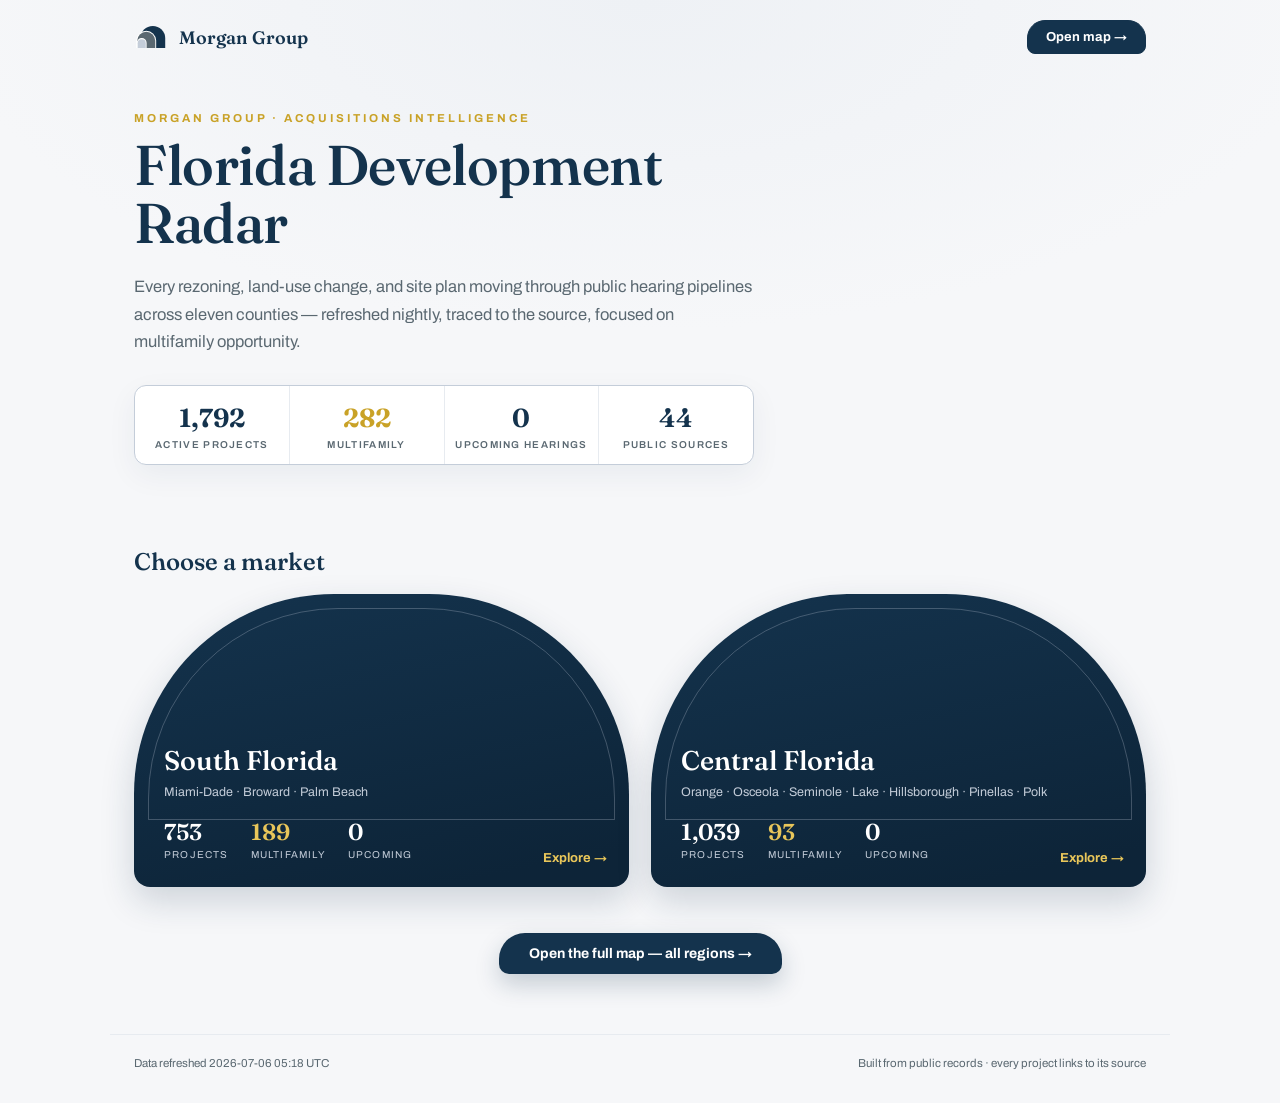
==== commit c493177c: "feat: product UI — navy topbar, docked sidebar, ranked deal list, product-led landing hero Co-Author" ====
--- a/site/index.html
+++ b/site/index.html
@@ -12,16 +12,20 @@
 </head>
 <body>
 
+<nav class="nav">
+  <a class="nav-brand" href="index.html">
+    <img src="logo.svg" alt="">
+    <span>Morgan&nbsp;Group</span>
+  </a>
+  <span class="nav-spacer"></span>
+  <a class="nav-link nav-link-solid" href="map.html">Open map →</a>
+</nav>
+
 <header class="hero">
-  <div class="hero-inner">
-    <img class="hero-logo" src="logo.svg" alt="Morgan Group">
-    <div class="hero-word">
-      <h1>Morgan Group</h1>
-      <p class="hero-sub">Florida Development Radar</p>
-    </div>
-  </div>
+  <p class="hero-eyebrow">Morgan Group · Acquisitions Intelligence</p>
+  <h1 class="hero-h1">Florida Development<br>Radar</h1>
   <p class="hero-lede">Every rezoning, land-use change, and site plan moving through
-  <span id="ledeCounties">Florida's</span> public hearing pipelines — refreshed nightly,
+  public hearing pipelines across eleven counties — refreshed nightly,
   traced to the source, focused on multifamily opportunity.</p>
   <div class="hero-stats" id="heroStats">
     <div><b id="hsProjects">–</b><span>active projects</span></div>
--- a/site/landing.css
+++ b/site/landing.css
@@ -21,19 +21,38 @@
 
 main { max-width: 1060px; margin: 0 auto; padding: 0 24px 60px; }
 
+/* ---------- nav ---------- */
+.nav {
+  max-width: 1060px; margin: 0 auto;
+  display: flex; align-items: center; gap: 16px;
+  padding: 20px 24px 0;
+}
+.nav-brand { display: flex; align-items: center; gap: 11px; text-decoration: none; color: var(--navy); }
+.nav-brand img { width: 34px; height: 34px; }
+.nav-brand span { font-family: var(--serif); font-weight: 600; font-size: 18px; }
+.nav-spacer { flex: 1; }
+.nav-link {
+  font-weight: 700; font-size: 13px; text-decoration: none; color: var(--navy);
+  padding: 9px 18px; border-radius: 18px 18px 8px 8px;
+  border: 1.5px solid var(--navy);
+  transition: all .15s;
+}
+.nav-link-solid { background: var(--navy); color: var(--white); }
+.nav-link-solid:hover { background: var(--navy-deep); transform: translateY(-1px); }
+
 /* ---------- hero ---------- */
-.hero { max-width: 1060px; margin: 0 auto; padding: 64px 24px 36px; }
-.hero-inner { display: flex; align-items: center; gap: 20px; animation: rise .6s cubic-bezier(.2,.8,.3,1) both; }
-.hero-logo { width: 72px; height: 72px; }
-.hero-word h1 {
-  font-family: var(--serif); font-weight: 550; font-size: 40px;
-  letter-spacing: .2px; line-height: 1.05;
-}
-.hero-sub {
-  margin-top: 4px;
-  font-size: 12.5px; font-weight: 700;
-  text-transform: uppercase; letter-spacing: 3.2px;
-  color: var(--slate);
+.hero { max-width: 1060px; margin: 0 auto; padding: 58px 24px 36px; }
+.hero-eyebrow {
+  font-size: 11.5px; font-weight: 700;
+  text-transform: uppercase; letter-spacing: 3px;
+  color: var(--gold);
+  animation: rise .6s cubic-bezier(.2,.8,.3,1) both;
+}
+.hero-h1 {
+  margin-top: 12px;
+  font-family: var(--serif); font-weight: 550; font-size: 56px;
+  letter-spacing: -.4px; line-height: 1.03;
+  animation: rise .6s .05s cubic-bezier(.2,.8,.3,1) both;
 }
 .hero-lede {
   margin-top: 22px; max-width: 620px;
@@ -180,8 +199,8 @@
 
 @media (max-width: 720px) {
   .regions { grid-template-columns: 1fr; }
-  .hero { padding-top: 40px; }
-  .hero-word h1 { font-size: 30px; }
+  .hero { padding-top: 36px; }
+  .hero-h1 { font-size: 36px; }
   .hero-stats { flex-wrap: wrap; }
   .hero-stats > div { min-width: 45%; }
   .region { padding-top: 130px; }
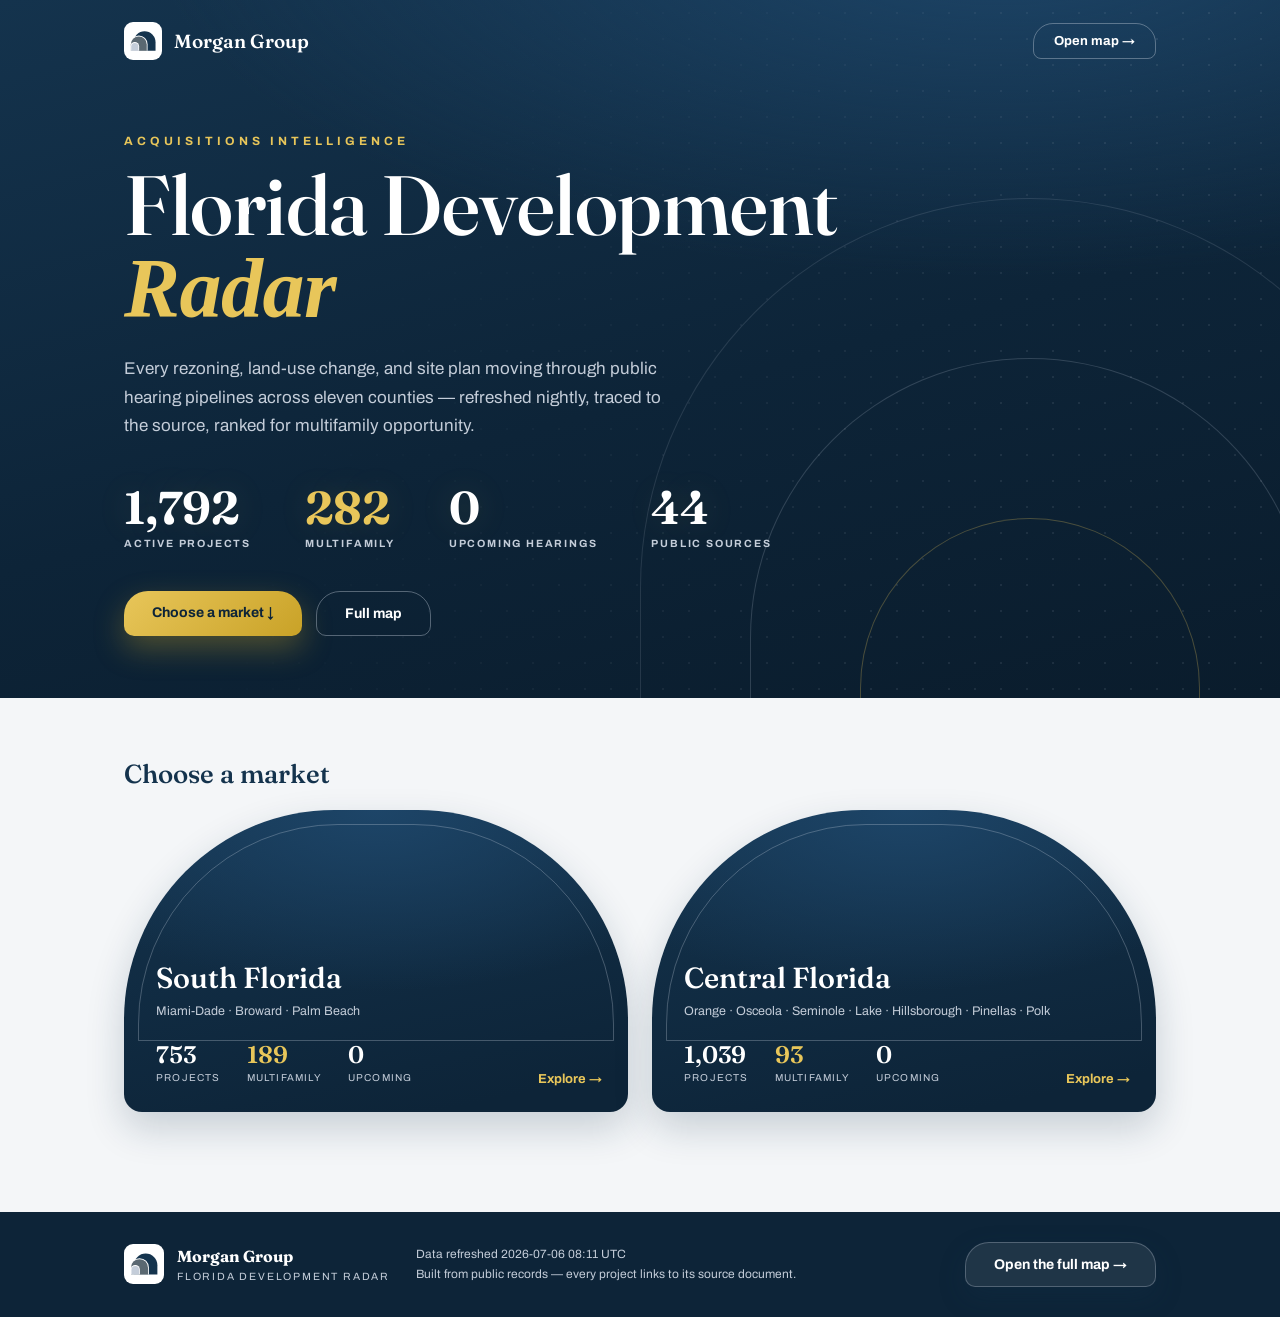
==== commit 9c7df1ed: "feat: statement landing — full-bleed navy hero, arch ornament, live hearing ticker, branded footer C" ====
--- a/site/index.html
+++ b/site/index.html
@@ -12,33 +12,49 @@
 </head>
 <body>
 
-<nav class="nav">
-  <a class="nav-brand" href="index.html">
-    <img src="logo.svg" alt="">
-    <span>Morgan&nbsp;Group</span>
-  </a>
-  <span class="nav-spacer"></span>
-  <a class="nav-link nav-link-solid" href="map.html">Open map →</a>
-</nav>
+<div class="hero-wrap">
+  <div class="hero-arches" aria-hidden="true">
+    <span></span><span></span><span></span>
+  </div>
 
-<header class="hero">
-  <p class="hero-eyebrow">Morgan Group · Acquisitions Intelligence</p>
-  <h1 class="hero-h1">Florida Development<br>Radar</h1>
-  <p class="hero-lede">Every rezoning, land-use change, and site plan moving through
-  public hearing pipelines across eleven counties — refreshed nightly,
-  traced to the source, focused on multifamily opportunity.</p>
-  <div class="hero-stats" id="heroStats">
-    <div><b id="hsProjects">–</b><span>active projects</span></div>
-    <div class="hs-mf"><b id="hsMF">–</b><span>multifamily</span></div>
-    <div><b id="hsUpcoming">–</b><span>upcoming hearings</span></div>
-    <div><b id="hsSources">–</b><span>public sources</span></div>
+  <nav class="nav">
+    <a class="nav-brand" href="index.html">
+      <span class="nav-logo"><img src="logo.svg" alt=""></span>
+      <span>Morgan&nbsp;Group</span>
+    </a>
+    <span class="nav-spacer"></span>
+    <a class="nav-link" href="map.html">Open map →</a>
+  </nav>
+
+  <header class="hero">
+    <p class="hero-eyebrow">Acquisitions Intelligence</p>
+    <h1 class="hero-h1">Florida Development<br><em>Radar</em></h1>
+    <p class="hero-lede">Every rezoning, land-use change, and site plan moving through
+    public hearing pipelines across eleven counties — refreshed nightly, traced to the
+    source, ranked for multifamily opportunity.</p>
+
+    <div class="hero-stats" id="heroStats">
+      <div><b id="hsProjects">–</b><span>active projects</span></div>
+      <div class="hs-mf"><b id="hsMF">–</b><span>multifamily</span></div>
+      <div><b id="hsUpcoming">–</b><span>upcoming hearings</span></div>
+      <div><b id="hsSources">–</b><span>public sources</span></div>
+    </div>
+
+    <div class="hero-ctas">
+      <a class="cta cta-gold" href="#regions">Choose a market ↓</a>
+      <a class="cta cta-line" href="map.html">Full map</a>
+    </div>
+  </header>
+
+  <div class="ticker" aria-label="Upcoming multifamily hearings">
+    <div class="ticker-track" id="ticker"></div>
   </div>
-</header>
+</div>
 
 <main>
-  <section class="regions-section">
+  <section class="regions-section" id="regions">
     <h2 class="section-title">Choose a market</h2>
-    <div class="regions" id="regions"></div>
+    <div class="regions" id="regionsGrid"></div>
   </section>
 
   <section class="counties-section" id="countiesSection" hidden>
@@ -50,15 +66,23 @@
     <h2 class="section-title">Top opportunities <span class="section-sub" id="oppsSub"></span></h2>
     <ol class="opps" id="opps"></ol>
   </section>
-
-  <section class="all-link">
-    <a href="map.html" class="view-all">Open the full map — all regions →</a>
-  </section>
 </main>
 
 <footer class="foot">
-  <span id="footUpdated"></span>
-  <span>Built from public records · every project links to its source</span>
+  <div class="foot-inner">
+    <div class="foot-brand">
+      <img src="logo.svg" alt="">
+      <div>
+        <b>Morgan Group</b>
+        <span>Florida Development Radar</span>
+      </div>
+    </div>
+    <div class="foot-meta">
+      <span id="footUpdated"></span>
+      <span>Built from public records — every project links to its source document.</span>
+    </div>
+    <a class="cta cta-navy" href="map.html">Open the full map →</a>
+  </div>
 </footer>
 
 <script src="landing.js"></script>
--- a/site/landing.css
+++ b/site/landing.css
@@ -1,171 +1,249 @@
 :root {
   --navy: #14334D;
   --navy-deep: #0d2438;
+  --navy-ink: #0a1c2c;
   --slate: #5A6871;
   --powder: #C4CDD9;
-  --paper: #f6f7f9;
+  --paper: #f4f6f8;
   --white: #ffffff;
   --gold: #c9a227;
+  --gold-hi: #e8c65a;
   --serif: "Fraunces", Georgia, serif;
   --sans: "Archivo", "Helvetica Neue", sans-serif;
 }
 
 * { box-sizing: border-box; margin: 0; }
-body {
-  font-family: var(--sans);
+html { scroll-behavior: smooth; }
+body { font-family: var(--sans); background: var(--paper); color: var(--navy); }
+
+main { max-width: 1080px; margin: 0 auto; padding: 8px 24px 70px; }
+
+/* ================= hero ================= */
+.hero-wrap {
+  position: relative;
   background:
-    radial-gradient(90% 50% at 50% 0%, #eef1f5 0%, var(--paper) 60%);
-  color: var(--navy);
-  min-height: 100vh;
-}
-
-main { max-width: 1060px; margin: 0 auto; padding: 0 24px 60px; }
-
-/* ---------- nav ---------- */
+    radial-gradient(120% 90% at 78% -10%, #1d4568 0%, transparent 55%),
+    linear-gradient(165deg, var(--navy) 0%, var(--navy-deep) 55%, var(--navy-ink) 100%);
+  color: var(--white);
+  overflow: hidden;
+}
+/* monumental arch ornament */
+.hero-arches { position: absolute; inset: 0; pointer-events: none; }
+.hero-arches span {
+  position: absolute; bottom: -60px; right: -140px;
+  border: 1.5px solid rgba(196,205,217,.14);
+  border-bottom: 0;
+  border-radius: 60vw 60vw 0 0;
+}
+.hero-arches span:nth-child(1) { width: 780px; height: 560px; }
+.hero-arches span:nth-child(2) { width: 560px; height: 400px; right: -30px; border-color: rgba(196,205,217,.20); }
+.hero-arches span:nth-child(3) { width: 340px; height: 240px; right: 80px; border-color: rgba(232,198,90,.28); }
+
+/* dot grid texture */
+.hero-wrap::before {
+  content: ""; position: absolute; inset: 0;
+  background-image: radial-gradient(rgba(196,205,217,.10) 1px, transparent 1.2px);
+  background-size: 26px 26px;
+  mask-image: linear-gradient(115deg, transparent 30%, #000 75%);
+  pointer-events: none;
+}
+
 .nav {
-  max-width: 1060px; margin: 0 auto;
+  position: relative; z-index: 2;
+  max-width: 1080px; margin: 0 auto;
   display: flex; align-items: center; gap: 16px;
-  padding: 20px 24px 0;
-}
-.nav-brand { display: flex; align-items: center; gap: 11px; text-decoration: none; color: var(--navy); }
-.nav-brand img { width: 34px; height: 34px; }
-.nav-brand span { font-family: var(--serif); font-weight: 600; font-size: 18px; }
+  padding: 22px 24px 0;
+}
+.nav-brand { display: flex; align-items: center; gap: 12px; text-decoration: none; color: var(--white); }
+.nav-logo {
+  width: 38px; height: 38px; display: grid; place-items: center;
+  background: var(--white); border-radius: 9px; padding: 4px;
+}
+.nav-logo img { width: 100%; height: 100%; display: block; }
+.nav-brand > span:last-child { font-family: var(--serif); font-weight: 600; font-size: 19px; }
 .nav-spacer { flex: 1; }
 .nav-link {
-  font-weight: 700; font-size: 13px; text-decoration: none; color: var(--navy);
-  padding: 9px 18px; border-radius: 18px 18px 8px 8px;
-  border: 1.5px solid var(--navy);
-  transition: all .15s;
-}
-.nav-link-solid { background: var(--navy); color: var(--white); }
-.nav-link-solid:hover { background: var(--navy-deep); transform: translateY(-1px); }
-
-/* ---------- hero ---------- */
-.hero { max-width: 1060px; margin: 0 auto; padding: 58px 24px 36px; }
+  font-weight: 700; font-size: 13px; text-decoration: none;
+  color: var(--white);
+  padding: 10px 20px; border-radius: 20px 20px 8px 8px;
+  border: 1.5px solid rgba(196,205,217,.4);
+  transition: all .18s;
+}
+.nav-link:hover { border-color: var(--gold-hi); color: var(--gold-hi); transform: translateY(-1px); }
+
+.hero {
+  position: relative; z-index: 2;
+  max-width: 1080px; margin: 0 auto;
+  padding: 74px 24px 62px;
+}
 .hero-eyebrow {
-  font-size: 11.5px; font-weight: 700;
-  text-transform: uppercase; letter-spacing: 3px;
-  color: var(--gold);
-  animation: rise .6s cubic-bezier(.2,.8,.3,1) both;
+  font-size: 12px; font-weight: 700;
+  text-transform: uppercase; letter-spacing: 4px;
+  color: var(--gold-hi);
+  animation: rise .7s cubic-bezier(.2,.8,.3,1) both;
 }
 .hero-h1 {
-  margin-top: 12px;
-  font-family: var(--serif); font-weight: 550; font-size: 56px;
-  letter-spacing: -.4px; line-height: 1.03;
-  animation: rise .6s .05s cubic-bezier(.2,.8,.3,1) both;
-}
+  margin-top: 16px;
+  font-family: var(--serif); font-weight: 550;
+  font-size: clamp(44px, 7.2vw, 84px);
+  letter-spacing: -.5px; line-height: .98;
+  animation: rise .7s .06s cubic-bezier(.2,.8,.3,1) both;
+}
+.hero-h1 em { font-style: italic; color: var(--gold-hi); }
 .hero-lede {
-  margin-top: 22px; max-width: 620px;
-  font-size: 16.5px; line-height: 1.65; color: var(--slate);
-  animation: rise .6s .08s cubic-bezier(.2,.8,.3,1) both;
-}
+  margin-top: 24px; max-width: 560px;
+  font-size: 17px; line-height: 1.7; color: var(--powder);
+  animation: rise .7s .12s cubic-bezier(.2,.8,.3,1) both;
+}
+
 .hero-stats {
-  display: flex; gap: 0; margin-top: 30px;
-  border: 1px solid var(--powder); border-radius: 12px;
-  background: var(--white); overflow: hidden;
-  max-width: 620px;
-  box-shadow: 0 10px 30px rgba(20,51,77,.06);
-  animation: rise .6s .16s cubic-bezier(.2,.8,.3,1) both;
-}
-.hero-stats > div {
-  flex: 1; padding: 16px 8px 13px; text-align: center;
-  border-right: 1px solid #e7ebf0;
-}
-.hero-stats > div:last-child { border-right: 0; }
+  display: flex; gap: 54px; margin-top: 44px; flex-wrap: wrap;
+  animation: rise .7s .18s cubic-bezier(.2,.8,.3,1) both;
+}
 .hero-stats b {
-  display: block; font-family: var(--serif); font-weight: 650;
-  font-size: 26px; font-variant-numeric: tabular-nums;
+  display: block;
+  font-family: var(--serif); font-weight: 650;
+  font-size: 46px; line-height: 1;
+  font-variant-numeric: tabular-nums;
+  text-shadow: 0 0 34px rgba(232,198,90,.15);
 }
 .hero-stats span {
-  font-size: 10px; font-weight: 600; text-transform: uppercase;
-  letter-spacing: 1.3px; color: var(--slate);
-}
-.hs-mf b { color: var(--gold); }
-@keyframes rise { from { opacity: 0; transform: translateY(14px); } }
-
-/* ---------- sections ---------- */
+  display: block; margin-top: 7px;
+  font-size: 10.5px; font-weight: 700;
+  text-transform: uppercase; letter-spacing: 1.8px;
+  color: var(--powder);
+}
+.hs-mf b { color: var(--gold-hi); }
+
+.hero-ctas { display: flex; gap: 14px; margin-top: 42px; animation: rise .7s .24s cubic-bezier(.2,.8,.3,1) both; }
+.cta {
+  display: inline-block; text-decoration: none;
+  font-weight: 700; font-size: 14px;
+  padding: 14px 28px;
+  border-radius: 24px 24px 10px 10px;
+  transition: transform .15s, box-shadow .2s, background .15s;
+}
+.cta-gold {
+  color: var(--navy-deep);
+  background: linear-gradient(135deg, var(--gold-hi), var(--gold));
+  box-shadow: 0 12px 30px rgba(201,162,39,.35);
+}
+.cta-gold:hover { transform: translateY(-2px); box-shadow: 0 18px 40px rgba(201,162,39,.45); }
+.cta-line { color: var(--white); border: 1.5px solid rgba(196,205,217,.4); }
+.cta-line:hover { border-color: var(--white); transform: translateY(-2px); }
+.cta-navy { color: var(--white); background: var(--navy); box-shadow: 0 10px 26px rgba(20,51,77,.25); }
+.cta-navy:hover { transform: translateY(-2px); }
+
+@keyframes rise { from { opacity: 0; transform: translateY(18px); } }
+
+/* ================= ticker ================= */
+.ticker {
+  position: relative; z-index: 2;
+  border-top: 1px solid rgba(196,205,217,.15);
+  background: rgba(10,28,44,.6);
+  overflow: hidden;
+  padding: 11px 0;
+}
+.ticker-track {
+  display: inline-flex; gap: 44px; white-space: nowrap;
+  animation: tick 60s linear infinite;
+  will-change: transform;
+}
+.ticker:hover .ticker-track { animation-play-state: paused; }
+@keyframes tick { to { transform: translateX(-50%); } }
+.tick-item { font-size: 12.5px; color: var(--powder); }
+.tick-item b { color: var(--gold-hi); font-weight: 700; }
+.tick-item .tick-date { color: var(--white); font-weight: 600; }
+
+/* ================= sections ================= */
 .section-title {
-  font-family: var(--serif); font-weight: 550; font-size: 24px;
-  margin: 46px 0 18px;
+  font-family: var(--serif); font-weight: 550; font-size: 26px;
+  margin: 52px 0 20px;
 }
 .section-sub { font-family: var(--sans); font-size: 13px; font-weight: 500; color: var(--slate); margin-left: 8px; }
 
-/* ---------- region portals ---------- */
-.regions { display: grid; grid-template-columns: 1fr 1fr; gap: 22px; }
+/* region portals */
+.regions { display: grid; grid-template-columns: 1fr 1fr; gap: 24px; }
 .region {
   position: relative;
   border: 0; cursor: pointer; text-align: left;
-  padding: 150px 30px 26px;
-  border-radius: 200px 200px 16px 16px;   /* the Morgan arch */
-  background: linear-gradient(168deg, var(--navy) 0%, var(--navy-deep) 90%);
+  padding: 150px 32px 28px;
+  border-radius: 210px 210px 18px 18px;
+  background:
+    radial-gradient(120% 100% at 50% 0%, #1d4568 0%, transparent 60%),
+    linear-gradient(168deg, var(--navy) 0%, var(--navy-deep) 90%);
   color: var(--white);
   overflow: hidden;
   transition: transform .25s cubic-bezier(.2,.8,.3,1), box-shadow .25s;
-  box-shadow: 0 14px 34px rgba(20,51,77,.18);
+  box-shadow: 0 16px 38px rgba(20,51,77,.20);
   font-family: var(--sans);
 }
 .region::before {
   content: "";
-  position: absolute; inset: 14px 14px auto 14px; height: 210px;
-  border-radius: 190px 190px 0 0;
-  border: 1px solid rgba(196,205,217,.28);
+  position: absolute; inset: 14px 14px auto 14px; height: 215px;
+  border-radius: 200px 200px 0 0;
+  border: 1px solid rgba(196,205,217,.30);
   pointer-events: none;
 }
-.region:hover { transform: translateY(-5px); box-shadow: 0 24px 48px rgba(20,51,77,.28); }
+.region:hover { transform: translateY(-6px); box-shadow: 0 28px 54px rgba(20,51,77,.32); }
 .region.active { outline: 3px solid var(--gold); outline-offset: 3px; }
-.region h3 { font-family: var(--serif); font-weight: 550; font-size: 27px; }
-.region .r-counties { margin-top: 6px; font-size: 12.5px; color: var(--powder); line-height: 1.5; }
-.region .r-nums { display: flex; gap: 22px; margin-top: 16px; }
-.region .r-nums b { display: block; font-family: var(--serif); font-size: 23px; font-weight: 600; }
+.region h3 { font-family: var(--serif); font-weight: 550; font-size: 29px; }
+.region .r-counties { margin-top: 7px; font-size: 12.5px; color: var(--powder); line-height: 1.55; max-width: 85%; }
+.region .r-nums { display: flex; gap: 26px; margin-top: 18px; }
+.region .r-nums b { display: block; font-family: var(--serif); font-size: 24px; font-weight: 600; }
 .region .r-nums i { font-style: normal; font-size: 10px; text-transform: uppercase; letter-spacing: 1.2px; color: var(--powder); }
-.region .r-nums .gold b { color: #e8c65a; }
+.region .r-nums .gold b { color: var(--gold-hi); }
 .region .r-go {
-  position: absolute; right: 22px; bottom: 22px;
-  font-size: 13px; font-weight: 700; color: #e8c65a;
-}
-
-/* ---------- county tiles ---------- */
-.counties { display: grid; grid-template-columns: repeat(auto-fill, minmax(190px, 1fr)); gap: 16px; }
+  position: absolute; right: 26px; bottom: 26px;
+  font-size: 13px; font-weight: 700; color: var(--gold-hi);
+  transition: transform .2s;
+}
+.region:hover .r-go { transform: translateX(4px); }
+
+/* county tiles */
+.counties { display: grid; grid-template-columns: repeat(auto-fill, minmax(195px, 1fr)); gap: 16px; }
 .county {
   display: block; text-decoration: none;
   background: var(--white); color: var(--navy);
-  border: 1px solid var(--powder);
-  border-radius: 110px 110px 12px 12px;
-  padding: 40px 18px 16px;
+  border: 1px solid #dde3ea;
+  border-radius: 112px 112px 14px 14px;
+  padding: 42px 18px 18px;
   text-align: center;
   transition: transform .2s, box-shadow .2s, border-color .2s;
   animation: rise .4s cubic-bezier(.2,.8,.3,1) both;
+  box-shadow: 0 4px 14px rgba(20,51,77,.05);
 }
 .county:hover {
-  transform: translateY(-4px);
+  transform: translateY(-5px);
   border-color: var(--navy);
-  box-shadow: 0 16px 32px rgba(20,51,77,.14);
+  box-shadow: 0 18px 36px rgba(20,51,77,.14);
 }
 .county h4 { font-family: var(--serif); font-weight: 600; font-size: 18px; }
-.county .c-total { margin-top: 8px; font-family: var(--serif); font-size: 30px; font-weight: 650; line-height: 1; }
-.county .c-label { font-size: 9.5px; font-weight: 700; text-transform: uppercase; letter-spacing: 1.4px; color: var(--slate); margin-top: 2px; }
-.county .c-sub { margin-top: 9px; font-size: 11.5px; color: var(--slate); }
+.county .c-total { margin-top: 9px; font-family: var(--serif); font-size: 32px; font-weight: 650; line-height: 1; }
+.county .c-label { font-size: 9.5px; font-weight: 700; text-transform: uppercase; letter-spacing: 1.4px; color: var(--slate); margin-top: 3px; }
+.county .c-sub { margin-top: 10px; font-size: 11.5px; color: var(--slate); }
 .county .c-sub b { color: var(--gold); }
 
-/* ---------- opportunities ---------- */
+/* opportunities */
 .opps { list-style: none; counter-reset: opp; display: flex; flex-direction: column; gap: 10px; padding: 0; }
 .opps li { animation: rise .4s cubic-bezier(.2,.8,.3,1) both; }
 .opp {
   display: flex; align-items: center; gap: 16px;
   background: var(--white);
-  border: 1px solid var(--powder); border-radius: 12px;
-  padding: 14px 18px;
+  border: 1px solid #dde3ea; border-radius: 14px;
+  padding: 15px 18px;
   text-decoration: none; color: var(--navy);
   transition: transform .15s, box-shadow .15s, border-color .15s;
-}
-.opp:hover { transform: translateX(4px); border-color: var(--navy); box-shadow: 0 10px 24px rgba(20,51,77,.10); }
+  box-shadow: 0 3px 10px rgba(20,51,77,.04);
+}
+.opp:hover { transform: translateX(5px); border-color: var(--navy); box-shadow: 0 12px 26px rgba(20,51,77,.10); }
 .opp .o-num {
   counter-increment: opp;
-  flex: none; width: 34px; height: 34px;
+  flex: none; width: 36px; height: 36px;
   display: grid; place-items: center;
   font-family: var(--serif); font-weight: 650; font-size: 15px;
   color: var(--white); background: var(--navy);
-  border-radius: 17px 17px 5px 5px;
+  border-radius: 18px 18px 6px 6px;
 }
 .opp .o-num::before { content: counter(opp); }
 .opp .o-body { min-width: 0; }
@@ -174,35 +252,32 @@
 .opp .o-meta b { color: var(--gold); }
 .opp .o-score {
   margin-left: auto; flex: none;
-  font-family: var(--serif); font-weight: 650; font-size: 16px;
+  font-family: var(--serif); font-weight: 650; font-size: 17px;
   color: var(--gold);
 }
 
-/* ---------- misc ---------- */
-.all-link { text-align: center; margin-top: 46px; }
-.view-all {
-  display: inline-block;
-  font-weight: 700; font-size: 14px; text-decoration: none;
-  color: var(--white); background: var(--navy);
-  padding: 13px 30px; border-radius: 26px 26px 10px 10px;
-  transition: transform .15s, box-shadow .2s;
-  box-shadow: 0 10px 24px rgba(20,51,77,.22);
-}
-.view-all:hover { transform: translateY(-2px); box-shadow: 0 16px 32px rgba(20,51,77,.3); }
-
-.foot {
-  max-width: 1060px; margin: 0 auto; padding: 22px 24px 34px;
-  display: flex; justify-content: space-between; gap: 16px; flex-wrap: wrap;
-  font-size: 11.5px; color: var(--slate);
-  border-top: 1px solid #e7ebf0;
-}
-
-@media (max-width: 720px) {
+/* ================= footer ================= */
+.foot { background: var(--navy-deep); color: var(--powder); margin-top: 30px; }
+.foot-inner {
+  max-width: 1080px; margin: 0 auto;
+  display: flex; align-items: center; gap: 26px; flex-wrap: wrap;
+  padding: 30px 24px;
+}
+.foot-brand { display: flex; align-items: center; gap: 13px; }
+.foot-brand img { width: 40px; height: 40px; background: var(--white); border-radius: 9px; padding: 4px; }
+.foot-brand b { display: block; font-family: var(--serif); font-size: 16px; color: var(--white); }
+.foot-brand span { font-size: 10.5px; text-transform: uppercase; letter-spacing: 1.8px; }
+.foot-meta { flex: 1; min-width: 240px; font-size: 12px; line-height: 1.7; }
+.foot-meta span { display: block; }
+.foot .cta-navy { background: rgba(255,255,255,.08); border: 1px solid rgba(196,205,217,.3); }
+
+/* ================= responsive ================= */
+@media (max-width: 760px) {
   .regions { grid-template-columns: 1fr; }
-  .hero { padding-top: 36px; }
-  .hero-h1 { font-size: 36px; }
-  .hero-stats { flex-wrap: wrap; }
-  .hero-stats > div { min-width: 45%; }
-  .region { padding-top: 130px; }
+  .hero { padding: 50px 24px 46px; }
+  .hero-stats { gap: 30px; }
+  .hero-stats b { font-size: 34px; }
+  .region { padding-top: 132px; }
   .region .r-go { position: static; display: inline-block; margin-top: 16px; }
-}
+  .foot-inner { flex-direction: column; align-items: flex-start; }
+}
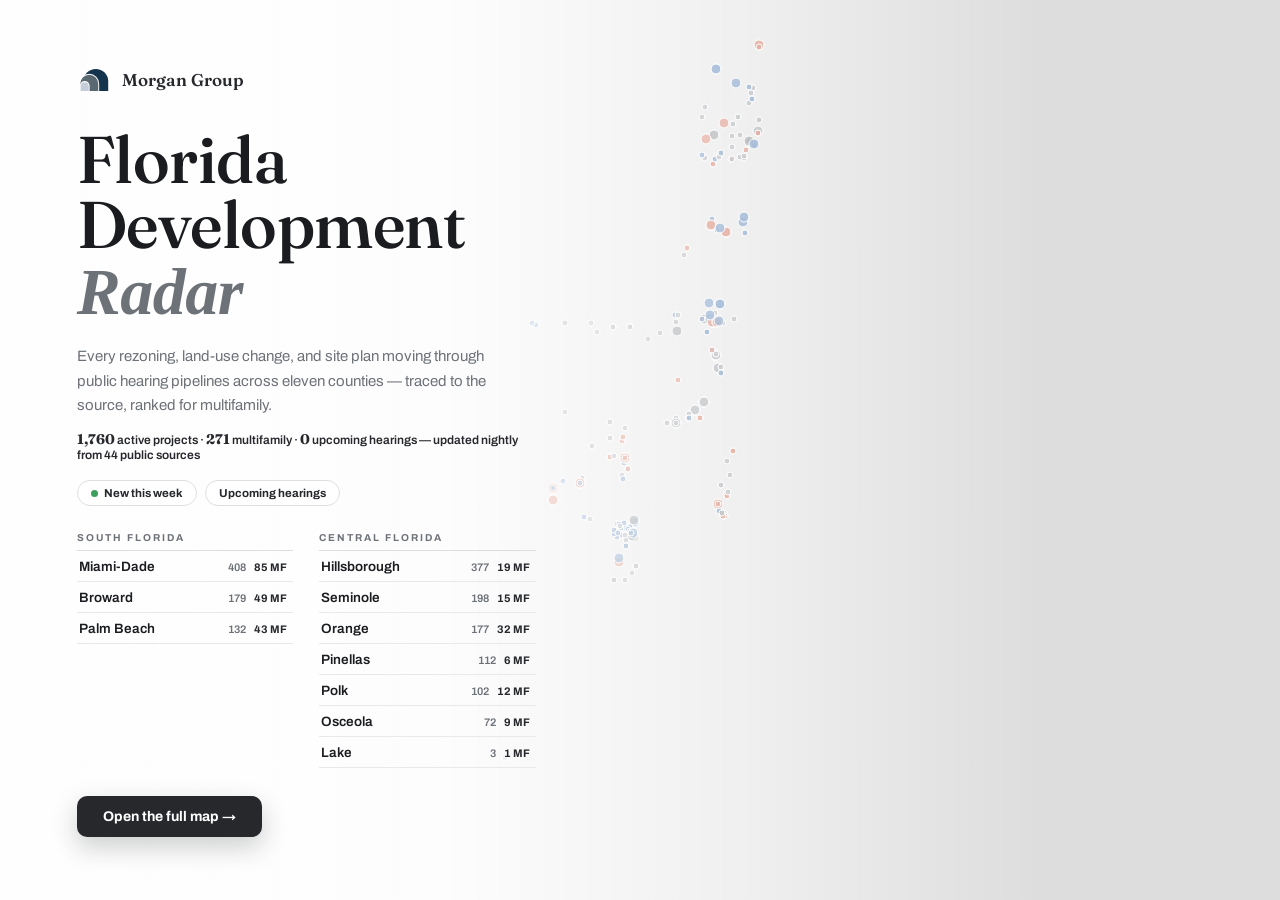
==== commit 68cb1e4f: "feat: cinematic one-screen home — live drifting map backdrop, always-visible county directory, quick" ====
--- a/site/index.html
+++ b/site/index.html
@@ -7,84 +7,51 @@
 <link rel="preconnect" href="https://fonts.googleapis.com">
 <link rel="preconnect" href="https://fonts.gstatic.com" crossorigin>
 <link href="https://fonts.googleapis.com/css2?family=Fraunces:opsz,wght@9..144,450;9..144,550;9..144,650&family=Archivo:wght@400;500;600;700&display=swap" rel="stylesheet">
-<link rel="stylesheet" href="landing.css">
+<link rel="stylesheet" href="vendor/leaflet.css">
+<link rel="stylesheet" href="landing.css?v=8">
 <link rel="icon" href="logo.svg">
 </head>
 <body>
 
-<div class="hero-wrap">
-  <div class="hero-arches" aria-hidden="true">
-    <span></span><span></span><span></span>
-  </div>
+<div class="stage">
+  <div id="bgmap" aria-hidden="true"></div>
+  <div class="scrim" aria-hidden="true"></div>
 
-  <nav class="nav">
-    <a class="nav-brand" href="index.html">
-      <span class="nav-logo"><img src="logo.svg" alt=""></span>
+  <main class="overlay">
+    <header class="brand-row">
+      <img src="logo.svg" alt="">
       <span>Morgan&nbsp;Group</span>
-    </a>
-    <span class="nav-spacer"></span>
-    <a class="nav-link" href="map.html">Open map →</a>
-  </nav>
+    </header>
 
-  <header class="hero">
-    <p class="hero-eyebrow">Acquisitions Intelligence</p>
-    <h1 class="hero-h1">Florida Development<br><em>Radar</em></h1>
-    <p class="hero-lede">Every rezoning, land-use change, and site plan moving through
-    public hearing pipelines across eleven counties — refreshed nightly, traced to the
-    source, ranked for multifamily opportunity.</p>
+    <h1 class="title">Florida<br>Development<br><em>Radar</em></h1>
 
-    <div class="hero-stats" id="heroStats">
-      <div><b id="hsProjects">–</b><span>active projects</span></div>
-      <div class="hs-mf"><b id="hsMF">–</b><span>multifamily</span></div>
-      <div><b id="hsUpcoming">–</b><span>upcoming hearings</span></div>
-      <div><b id="hsSources">–</b><span>public sources</span></div>
+    <p class="lede">Every rezoning, land-use change, and site plan moving through
+    public hearing pipelines across eleven counties — traced to the source,
+    ranked for multifamily.</p>
+
+    <p class="statline" id="statline">Loading the latest scan…</p>
+
+    <div class="quick">
+      <a class="q-chip" href="map.html?tab=latest"><i class="q-dot"></i>New this week</a>
+      <a class="q-chip" href="map.html?tab=hearings">Upcoming hearings</a>
     </div>
 
-    <div class="hero-ctas">
-      <a class="cta cta-gold" href="#regions">Choose a market ↓</a>
-      <a class="cta cta-line" href="map.html">Full map</a>
+    <div class="dirs">
+      <section>
+        <h2>South Florida</h2>
+        <div class="dir" id="southList"></div>
+      </section>
+      <section>
+        <h2>Central Florida</h2>
+        <div class="dir" id="centralList"></div>
+      </section>
     </div>
-  </header>
 
-  <div class="ticker" aria-label="Upcoming multifamily hearings">
-    <div class="ticker-track" id="ticker"></div>
-  </div>
+    <a class="open-map" href="map.html">Open the full map →</a>
+  </main>
 </div>
 
-<main>
-  <section class="regions-section" id="regions">
-    <h2 class="section-title">Choose a market</h2>
-    <div class="regions" id="regionsGrid"></div>
-  </section>
-
-  <section class="counties-section" id="countiesSection" hidden>
-    <h2 class="section-title" id="countiesTitle">Counties</h2>
-    <div class="counties" id="counties"></div>
-  </section>
-
-  <section class="opps-section" id="oppsSection" hidden>
-    <h2 class="section-title">Top opportunities <span class="section-sub" id="oppsSub"></span></h2>
-    <ol class="opps" id="opps"></ol>
-  </section>
-</main>
-
-<footer class="foot">
-  <div class="foot-inner">
-    <div class="foot-brand">
-      <img src="logo.svg" alt="">
-      <div>
-        <b>Morgan Group</b>
-        <span>Florida Development Radar</span>
-      </div>
-    </div>
-    <div class="foot-meta">
-      <span id="footUpdated"></span>
-      <span>Built from public records — every project links to its source document.</span>
-    </div>
-    <a class="cta cta-navy" href="map.html">Open the full map →</a>
-  </div>
-</footer>
-
-<script src="landing.js"></script>
+<script src="vendor/leaflet.js"></script>
+<script src="landing.js?v=8"></script>
 </body>
 </html>
--- a/site/vendor/leaflet.css
+++ b/site/vendor/leaflet.css
@@ -0,0 +1,661 @@
+/* required styles */
+
+.leaflet-pane,
+.leaflet-tile,
+.leaflet-marker-icon,
+.leaflet-marker-shadow,
+.leaflet-tile-container,
+.leaflet-pane > svg,
+.leaflet-pane > canvas,
+.leaflet-zoom-box,
+.leaflet-image-layer,
+.leaflet-layer {
+	position: absolute;
+	left: 0;
+	top: 0;
+	}
+.leaflet-container {
+	overflow: hidden;
+	}
+.leaflet-tile,
+.leaflet-marker-icon,
+.leaflet-marker-shadow {
+	-webkit-user-select: none;
+	   -moz-user-select: none;
+	        user-select: none;
+	  -webkit-user-drag: none;
+	}
+/* Prevents IE11 from highlighting tiles in blue */
+.leaflet-tile::selection {
+	background: transparent;
+}
+/* Safari renders non-retina tile on retina better with this, but Chrome is worse */
+.leaflet-safari .leaflet-tile {
+	image-rendering: -webkit-optimize-contrast;
+	}
+/* hack that prevents hw layers "stretching" when loading new tiles */
+.leaflet-safari .leaflet-tile-container {
+	width: 1600px;
+	height: 1600px;
+	-webkit-transform-origin: 0 0;
+	}
+.leaflet-marker-icon,
+.leaflet-marker-shadow {
+	display: block;
+	}
+/* .leaflet-container svg: reset svg max-width decleration shipped in Joomla! (joomla.org) 3.x */
+/* .leaflet-container img: map is broken in FF if you have max-width: 100% on tiles */
+.leaflet-container .leaflet-overlay-pane svg {
+	max-width: none !important;
+	max-height: none !important;
+	}
+.leaflet-container .leaflet-marker-pane img,
+.leaflet-container .leaflet-shadow-pane img,
+.leaflet-container .leaflet-tile-pane img,
+.leaflet-container img.leaflet-image-layer,
+.leaflet-container .leaflet-tile {
+	max-width: none !important;
+	max-height: none !important;
+	width: auto;
+	padding: 0;
+	}
+
+.leaflet-container img.leaflet-tile {
+	/* See: https://bugs.chromium.org/p/chromium/issues/detail?id=600120 */
+	mix-blend-mode: plus-lighter;
+}
+
+.leaflet-container.leaflet-touch-zoom {
+	-ms-touch-action: pan-x pan-y;
+	touch-action: pan-x pan-y;
+	}
+.leaflet-container.leaflet-touch-drag {
+	-ms-touch-action: pinch-zoom;
+	/* Fallback for FF which doesn't support pinch-zoom */
+	touch-action: none;
+	touch-action: pinch-zoom;
+}
+.leaflet-container.leaflet-touch-drag.leaflet-touch-zoom {
+	-ms-touch-action: none;
+	touch-action: none;
+}
+.leaflet-container {
+	-webkit-tap-highlight-color: transparent;
+}
+.leaflet-container a {
+	-webkit-tap-highlight-color: rgba(51, 181, 229, 0.4);
+}
+.leaflet-tile {
+	filter: inherit;
+	visibility: hidden;
+	}
+.leaflet-tile-loaded {
+	visibility: inherit;
+	}
+.leaflet-zoom-box {
+	width: 0;
+	height: 0;
+	-moz-box-sizing: border-box;
+	     box-sizing: border-box;
+	z-index: 800;
+	}
+/* workaround for https://bugzilla.mozilla.org/show_bug.cgi?id=888319 */
+.leaflet-overlay-pane svg {
+	-moz-user-select: none;
+	}
+
+.leaflet-pane         { z-index: 400; }
+
+.leaflet-tile-pane    { z-index: 200; }
+.leaflet-overlay-pane { z-index: 400; }
+.leaflet-shadow-pane  { z-index: 500; }
+.leaflet-marker-pane  { z-index: 600; }
+.leaflet-tooltip-pane   { z-index: 650; }
+.leaflet-popup-pane   { z-index: 700; }
+
+.leaflet-map-pane canvas { z-index: 100; }
+.leaflet-map-pane svg    { z-index: 200; }
+
+.leaflet-vml-shape {
+	width: 1px;
+	height: 1px;
+	}
+.lvml {
+	behavior: url(#default#VML);
+	display: inline-block;
+	position: absolute;
+	}
+
+
+/* control positioning */
+
+.leaflet-control {
+	position: relative;
+	z-index: 800;
+	pointer-events: visiblePainted; /* IE 9-10 doesn't have auto */
+	pointer-events: auto;
+	}
+.leaflet-top,
+.leaflet-bottom {
+	position: absolute;
+	z-index: 1000;
+	pointer-events: none;
+	}
+.leaflet-top {
+	top: 0;
+	}
+.leaflet-right {
+	right: 0;
+	}
+.leaflet-bottom {
+	bottom: 0;
+	}
+.leaflet-left {
+	left: 0;
+	}
+.leaflet-control {
+	float: left;
+	clear: both;
+	}
+.leaflet-right .leaflet-control {
+	float: right;
+	}
+.leaflet-top .leaflet-control {
+	margin-top: 10px;
+	}
+.leaflet-bottom .leaflet-control {
+	margin-bottom: 10px;
+	}
+.leaflet-left .leaflet-control {
+	margin-left: 10px;
+	}
+.leaflet-right .leaflet-control {
+	margin-right: 10px;
+	}
+
+
+/* zoom and fade animations */
+
+.leaflet-fade-anim .leaflet-popup {
+	opacity: 0;
+	-webkit-transition: opacity 0.2s linear;
+	   -moz-transition: opacity 0.2s linear;
+	        transition: opacity 0.2s linear;
+	}
+.leaflet-fade-anim .leaflet-map-pane .leaflet-popup {
+	opacity: 1;
+	}
+.leaflet-zoom-animated {
+	-webkit-transform-origin: 0 0;
+	    -ms-transform-origin: 0 0;
+	        transform-origin: 0 0;
+	}
+svg.leaflet-zoom-animated {
+	will-change: transform;
+}
+
+.leaflet-zoom-anim .leaflet-zoom-animated {
+	-webkit-transition: -webkit-transform 0.25s cubic-bezier(0,0,0.25,1);
+	   -moz-transition:    -moz-transform 0.25s cubic-bezier(0,0,0.25,1);
+	        transition:         transform 0.25s cubic-bezier(0,0,0.25,1);
+	}
+.leaflet-zoom-anim .leaflet-tile,
+.leaflet-pan-anim .leaflet-tile {
+	-webkit-transition: none;
+	   -moz-transition: none;
+	        transition: none;
+	}
+
+.leaflet-zoom-anim .leaflet-zoom-hide {
+	visibility: hidden;
+	}
+
+
+/* cursors */
+
+.leaflet-interactive {
+	cursor: pointer;
+	}
+.leaflet-grab {
+	cursor: -webkit-grab;
+	cursor:    -moz-grab;
+	cursor:         grab;
+	}
+.leaflet-crosshair,
+.leaflet-crosshair .leaflet-interactive {
+	cursor: crosshair;
+	}
+.leaflet-popup-pane,
+.leaflet-control {
+	cursor: auto;
+	}
+.leaflet-dragging .leaflet-grab,
+.leaflet-dragging .leaflet-grab .leaflet-interactive,
+.leaflet-dragging .leaflet-marker-draggable {
+	cursor: move;
+	cursor: -webkit-grabbing;
+	cursor:    -moz-grabbing;
+	cursor:         grabbing;
+	}
+
+/* marker & overlays interactivity */
+.leaflet-marker-icon,
+.leaflet-marker-shadow,
+.leaflet-image-layer,
+.leaflet-pane > svg path,
+.leaflet-tile-container {
+	pointer-events: none;
+	}
+
+.leaflet-marker-icon.leaflet-interactive,
+.leaflet-image-layer.leaflet-interactive,
+.leaflet-pane > svg path.leaflet-interactive,
+svg.leaflet-image-layer.leaflet-interactive path {
+	pointer-events: visiblePainted; /* IE 9-10 doesn't have auto */
+	pointer-events: auto;
+	}
+
+/* visual tweaks */
+
+.leaflet-container {
+	background: #ddd;
+	outline-offset: 1px;
+	}
+.leaflet-container a {
+	color: #0078A8;
+	}
+.leaflet-zoom-box {
+	border: 2px dotted #38f;
+	background: rgba(255,255,255,0.5);
+	}
+
+
+/* general typography */
+.leaflet-container {
+	font-family: "Helvetica Neue", Arial, Helvetica, sans-serif;
+	font-size: 12px;
+	font-size: 0.75rem;
+	line-height: 1.5;
+	}
+
+
+/* general toolbar styles */
+
+.leaflet-bar {
+	box-shadow: 0 1px 5px rgba(0,0,0,0.65);
+	border-radius: 4px;
+	}
+.leaflet-bar a {
+	background-color: #fff;
+	border-bottom: 1px solid #ccc;
+	width: 26px;
+	height: 26px;
+	line-height: 26px;
+	display: block;
+	text-align: center;
+	text-decoration: none;
+	color: black;
+	}
+.leaflet-bar a,
+.leaflet-control-layers-toggle {
+	background-position: 50% 50%;
+	background-repeat: no-repeat;
+	display: block;
+	}
+.leaflet-bar a:hover,
+.leaflet-bar a:focus {
+	background-color: #f4f4f4;
+	}
+.leaflet-bar a:first-child {
+	border-top-left-radius: 4px;
+	border-top-right-radius: 4px;
+	}
+.leaflet-bar a:last-child {
+	border-bottom-left-radius: 4px;
+	border-bottom-right-radius: 4px;
+	border-bottom: none;
+	}
+.leaflet-bar a.leaflet-disabled {
+	cursor: default;
+	background-color: #f4f4f4;
+	color: #bbb;
+	}
+
+.leaflet-touch .leaflet-bar a {
+	width: 30px;
+	height: 30px;
+	line-height: 30px;
+	}
+.leaflet-touch .leaflet-bar a:first-child {
+	border-top-left-radius: 2px;
+	border-top-right-radius: 2px;
+	}
+.leaflet-touch .leaflet-bar a:last-child {
+	border-bottom-left-radius: 2px;
+	border-bottom-right-radius: 2px;
+	}
+
+/* zoom control */
+
+.leaflet-control-zoom-in,
+.leaflet-control-zoom-out {
+	font: bold 18px 'Lucida Console', Monaco, monospace;
+	text-indent: 1px;
+	}
+
+.leaflet-touch .leaflet-control-zoom-in, .leaflet-touch .leaflet-control-zoom-out  {
+	font-size: 22px;
+	}
+
+
+/* layers control */
+
+.leaflet-control-layers {
+	box-shadow: 0 1px 5px rgba(0,0,0,0.4);
+	background: #fff;
+	border-radius: 5px;
+	}
+.leaflet-control-layers-toggle {
+	background-image: url(images/layers.png);
+	width: 36px;
+	height: 36px;
+	}
+.leaflet-retina .leaflet-control-layers-toggle {
+	background-image: url(images/layers-2x.png);
+	background-size: 26px 26px;
+	}
+.leaflet-touch .leaflet-control-layers-toggle {
+	width: 44px;
+	height: 44px;
+	}
+.leaflet-control-layers .leaflet-control-layers-list,
+.leaflet-control-layers-expanded .leaflet-control-layers-toggle {
+	display: none;
+	}
+.leaflet-control-layers-expanded .leaflet-control-layers-list {
+	display: block;
+	position: relative;
+	}
+.leaflet-control-layers-expanded {
+	padding: 6px 10px 6px 6px;
+	color: #333;
+	background: #fff;
+	}
+.leaflet-control-layers-scrollbar {
+	overflow-y: scroll;
+	overflow-x: hidden;
+	padding-right: 5px;
+	}
+.leaflet-control-layers-selector {
+	margin-top: 2px;
+	position: relative;
+	top: 1px;
+	}
+.leaflet-control-layers label {
+	display: block;
+	font-size: 13px;
+	font-size: 1.08333em;
+	}
+.leaflet-control-layers-separator {
+	height: 0;
+	border-top: 1px solid #ddd;
+	margin: 5px -10px 5px -6px;
+	}
+
+/* Default icon URLs */
+.leaflet-default-icon-path { /* used only in path-guessing heuristic, see L.Icon.Default */
+	background-image: url(images/marker-icon.png);
+	}
+
+
+/* attribution and scale controls */
+
+.leaflet-container .leaflet-control-attribution {
+	background: #fff;
+	background: rgba(255, 255, 255, 0.8);
+	margin: 0;
+	}
+.leaflet-control-attribution,
+.leaflet-control-scale-line {
+	padding: 0 5px;
+	color: #333;
+	line-height: 1.4;
+	}
+.leaflet-control-attribution a {
+	text-decoration: none;
+	}
+.leaflet-control-attribution a:hover,
+.leaflet-control-attribution a:focus {
+	text-decoration: underline;
+	}
+.leaflet-attribution-flag {
+	display: inline !important;
+	vertical-align: baseline !important;
+	width: 1em;
+	height: 0.6669em;
+	}
+.leaflet-left .leaflet-control-scale {
+	margin-left: 5px;
+	}
+.leaflet-bottom .leaflet-control-scale {
+	margin-bottom: 5px;
+	}
+.leaflet-control-scale-line {
+	border: 2px solid #777;
+	border-top: none;
+	line-height: 1.1;
+	padding: 2px 5px 1px;
+	white-space: nowrap;
+	-moz-box-sizing: border-box;
+	     box-sizing: border-box;
+	background: rgba(255, 255, 255, 0.8);
+	text-shadow: 1px 1px #fff;
+	}
+.leaflet-control-scale-line:not(:first-child) {
+	border-top: 2px solid #777;
+	border-bottom: none;
+	margin-top: -2px;
+	}
+.leaflet-control-scale-line:not(:first-child):not(:last-child) {
+	border-bottom: 2px solid #777;
+	}
+
+.leaflet-touch .leaflet-control-attribution,
+.leaflet-touch .leaflet-control-layers,
+.leaflet-touch .leaflet-bar {
+	box-shadow: none;
+	}
+.leaflet-touch .leaflet-control-layers,
+.leaflet-touch .leaflet-bar {
+	border: 2px solid rgba(0,0,0,0.2);
+	background-clip: padding-box;
+	}
+
+
+/* popup */
+
+.leaflet-popup {
+	position: absolute;
+	text-align: center;
+	margin-bottom: 20px;
+	}
+.leaflet-popup-content-wrapper {
+	padding: 1px;
+	text-align: left;
+	border-radius: 12px;
+	}
+.leaflet-popup-content {
+	margin: 13px 24px 13px 20px;
+	line-height: 1.3;
+	font-size: 13px;
+	font-size: 1.08333em;
+	min-height: 1px;
+	}
+.leaflet-popup-content p {
+	margin: 17px 0;
+	margin: 1.3em 0;
+	}
+.leaflet-popup-tip-container {
+	width: 40px;
+	height: 20px;
+	position: absolute;
+	left: 50%;
+	margin-top: -1px;
+	margin-left: -20px;
+	overflow: hidden;
+	pointer-events: none;
+	}
+.leaflet-popup-tip {
+	width: 17px;
+	height: 17px;
+	padding: 1px;
+
+	margin: -10px auto 0;
+	pointer-events: auto;
+
+	-webkit-transform: rotate(45deg);
+	   -moz-transform: rotate(45deg);
+	    -ms-transform: rotate(45deg);
+	        transform: rotate(45deg);
+	}
+.leaflet-popup-content-wrapper,
+.leaflet-popup-tip {
+	background: white;
+	color: #333;
+	box-shadow: 0 3px 14px rgba(0,0,0,0.4);
+	}
+.leaflet-container a.leaflet-popup-close-button {
+	position: absolute;
+	top: 0;
+	right: 0;
+	border: none;
+	text-align: center;
+	width: 24px;
+	height: 24px;
+	font: 16px/24px Tahoma, Verdana, sans-serif;
+	color: #757575;
+	text-decoration: none;
+	background: transparent;
+	}
+.leaflet-container a.leaflet-popup-close-button:hover,
+.leaflet-container a.leaflet-popup-close-button:focus {
+	color: #585858;
+	}
+.leaflet-popup-scrolled {
+	overflow: auto;
+	}
+
+.leaflet-oldie .leaflet-popup-content-wrapper {
+	-ms-zoom: 1;
+	}
+.leaflet-oldie .leaflet-popup-tip {
+	width: 24px;
+	margin: 0 auto;
+
+	-ms-filter: "progid:DXImageTransform.Microsoft.Matrix(M11=0.70710678, M12=0.70710678, M21=-0.70710678, M22=0.70710678)";
+	filter: progid:DXImageTransform.Microsoft.Matrix(M11=0.70710678, M12=0.70710678, M21=-0.70710678, M22=0.70710678);
+	}
+
+.leaflet-oldie .leaflet-control-zoom,
+.leaflet-oldie .leaflet-control-layers,
+.leaflet-oldie .leaflet-popup-content-wrapper,
+.leaflet-oldie .leaflet-popup-tip {
+	border: 1px solid #999;
+	}
+
+
+/* div icon */
+
+.leaflet-div-icon {
+	background: #fff;
+	border: 1px solid #666;
+	}
+
+
+/* Tooltip */
+/* Base styles for the element that has a tooltip */
+.leaflet-tooltip {
+	position: absolute;
+	padding: 6px;
+	background-color: #fff;
+	border: 1px solid #fff;
+	border-radius: 3px;
+	color: #222;
+	white-space: nowrap;
+	-webkit-user-select: none;
+	-moz-user-select: none;
+	-ms-user-select: none;
+	user-select: none;
+	pointer-events: none;
+	box-shadow: 0 1px 3px rgba(0,0,0,0.4);
+	}
+.leaflet-tooltip.leaflet-interactive {
+	cursor: pointer;
+	pointer-events: auto;
+	}
+.leaflet-tooltip-top:before,
+.leaflet-tooltip-bottom:before,
+.leaflet-tooltip-left:before,
+.leaflet-tooltip-right:before {
+	position: absolute;
+	pointer-events: none;
+	border: 6px solid transparent;
+	background: transparent;
+	content: "";
+	}
+
+/* Directions */
+
+.leaflet-tooltip-bottom {
+	margin-top: 6px;
+}
+.leaflet-tooltip-top {
+	margin-top: -6px;
+}
+.leaflet-tooltip-bottom:before,
+.leaflet-tooltip-top:before {
+	left: 50%;
+	margin-left: -6px;
+	}
+.leaflet-tooltip-top:before {
+	bottom: 0;
+	margin-bottom: -12px;
+	border-top-color: #fff;
+	}
+.leaflet-tooltip-bottom:before {
+	top: 0;
+	margin-top: -12px;
+	margin-left: -6px;
+	border-bottom-color: #fff;
+	}
+.leaflet-tooltip-left {
+	margin-left: -6px;
+}
+.leaflet-tooltip-right {
+	margin-left: 6px;
+}
+.leaflet-tooltip-left:before,
+.leaflet-tooltip-right:before {
+	top: 50%;
+	margin-top: -6px;
+	}
+.leaflet-tooltip-left:before {
+	right: 0;
+	margin-right: -12px;
+	border-left-color: #fff;
+	}
+.leaflet-tooltip-right:before {
+	left: 0;
+	margin-left: -12px;
+	border-right-color: #fff;
+	}
+
+/* Printing */
+
+@media print {
+	/* Prevent printers from removing background-images of controls. */
+	.leaflet-control {
+		-webkit-print-color-adjust: exact;
+		print-color-adjust: exact;
+		}
+	}
--- a/site/landing.css
+++ b/site/landing.css
@@ -1,283 +1,134 @@
 :root {
-  --navy: #14334D;
-  --navy-deep: #0d2438;
-  --navy-ink: #0a1c2c;
-  --slate: #5A6871;
-  --powder: #C4CDD9;
-  --paper: #f4f6f8;
+  --char: #26282c;
+  --char-deep: #1d1f22;
+  --ink: #1a1c1f;
+  --gray-bg: #f1f2f3;
+  --gray-soft: #e7e9eb;
+  --line: #dcdfe2;
+  --text-sec: #6d7278;
   --white: #ffffff;
-  --gold: #c9a227;
-  --gold-hi: #e8c65a;
+  --green: #3e9e5c;
   --serif: "Fraunces", Georgia, serif;
   --sans: "Archivo", "Helvetica Neue", sans-serif;
 }
 
 * { box-sizing: border-box; margin: 0; }
-html { scroll-behavior: smooth; }
-body { font-family: var(--sans); background: var(--paper); color: var(--navy); }
+html, body { height: 100%; }
+body { font-family: var(--sans); color: var(--char); background: var(--gray-bg); }
 
-main { max-width: 1080px; margin: 0 auto; padding: 8px 24px 70px; }
-
-/* ================= hero ================= */
-.hero-wrap {
-  position: relative;
+/* ---------- cinematic stage: the product is the backdrop ---------- */
+.stage { position: relative; min-height: 100vh; overflow: hidden; }
+#bgmap {
+  position: absolute; inset: 0;
+  pointer-events: none;           /* backdrop only — the map page is for exploring */
+  filter: saturate(.9);
+}
+#bgmap .leaflet-control-container { display: none; }
+.scrim {
+  position: absolute; inset: 0; z-index: 500;
   background:
-    radial-gradient(120% 90% at 78% -10%, #1d4568 0%, transparent 55%),
-    linear-gradient(165deg, var(--navy) 0%, var(--navy-deep) 55%, var(--navy-ink) 100%);
-  color: var(--white);
-  overflow: hidden;
-}
-/* monumental arch ornament */
-.hero-arches { position: absolute; inset: 0; pointer-events: none; }
-.hero-arches span {
-  position: absolute; bottom: -60px; right: -140px;
-  border: 1.5px solid rgba(196,205,217,.14);
-  border-bottom: 0;
-  border-radius: 60vw 60vw 0 0;
-}
-.hero-arches span:nth-child(1) { width: 780px; height: 560px; }
-.hero-arches span:nth-child(2) { width: 560px; height: 400px; right: -30px; border-color: rgba(196,205,217,.20); }
-.hero-arches span:nth-child(3) { width: 340px; height: 240px; right: 80px; border-color: rgba(232,198,90,.28); }
-
-/* dot grid texture */
-.hero-wrap::before {
-  content: ""; position: absolute; inset: 0;
-  background-image: radial-gradient(rgba(196,205,217,.10) 1px, transparent 1.2px);
-  background-size: 26px 26px;
-  mask-image: linear-gradient(115deg, transparent 30%, #000 75%);
+    linear-gradient(90deg,
+      rgba(255,255,255,.97) 0%,
+      rgba(255,255,255,.94) 34%,
+      rgba(255,255,255,.55) 58%,
+      rgba(255,255,255,0) 82%);
   pointer-events: none;
 }
 
-.nav {
-  position: relative; z-index: 2;
-  max-width: 1080px; margin: 0 auto;
-  display: flex; align-items: center; gap: 16px;
-  padding: 22px 24px 0;
+/* ---------- overlay content ---------- */
+.overlay {
+  position: relative; z-index: 600;
+  max-width: 560px;
+  min-height: 100vh;
+  display: flex; flex-direction: column; justify-content: center;
+  padding: 48px 24px 48px clamp(24px, 6vw, 84px);
 }
-.nav-brand { display: flex; align-items: center; gap: 12px; text-decoration: none; color: var(--white); }
-.nav-logo {
-  width: 38px; height: 38px; display: grid; place-items: center;
-  background: var(--white); border-radius: 9px; padding: 4px;
-}
-.nav-logo img { width: 100%; height: 100%; display: block; }
-.nav-brand > span:last-child { font-family: var(--serif); font-weight: 600; font-size: 19px; }
-.nav-spacer { flex: 1; }
-.nav-link {
-  font-weight: 700; font-size: 13px; text-decoration: none;
-  color: var(--white);
-  padding: 10px 20px; border-radius: 20px 20px 8px 8px;
-  border: 1.5px solid rgba(196,205,217,.4);
-  transition: all .18s;
-}
-.nav-link:hover { border-color: var(--gold-hi); color: var(--gold-hi); transform: translateY(-1px); }
 
-.hero {
-  position: relative; z-index: 2;
-  max-width: 1080px; margin: 0 auto;
-  padding: 74px 24px 62px;
-}
-.hero-eyebrow {
-  font-size: 12px; font-weight: 700;
-  text-transform: uppercase; letter-spacing: 4px;
-  color: var(--gold-hi);
+.brand-row {
+  display: flex; align-items: center; gap: 11px;
   animation: rise .7s cubic-bezier(.2,.8,.3,1) both;
 }
-.hero-h1 {
-  margin-top: 16px;
+.brand-row img { width: 34px; height: 34px; }
+.brand-row span { font-family: var(--serif); font-weight: 600; font-size: 17px; }
+
+.title {
+  margin-top: 30px;
   font-family: var(--serif); font-weight: 550;
-  font-size: clamp(44px, 7.2vw, 84px);
-  letter-spacing: -.5px; line-height: .98;
-  animation: rise .7s .06s cubic-bezier(.2,.8,.3,1) both;
+  font-size: clamp(42px, 5.4vw, 66px);
+  line-height: .99; letter-spacing: -.5px;
+  color: var(--ink);
+  animation: rise .7s .07s cubic-bezier(.2,.8,.3,1) both;
 }
-.hero-h1 em { font-style: italic; color: var(--gold-hi); }
-.hero-lede {
-  margin-top: 24px; max-width: 560px;
-  font-size: 17px; line-height: 1.7; color: var(--powder);
-  animation: rise .7s .12s cubic-bezier(.2,.8,.3,1) both;
+.title em { font-style: italic; color: var(--text-sec); }
+
+.lede {
+  margin-top: 20px; max-width: 440px;
+  font-size: 15px; line-height: 1.65; color: var(--text-sec);
+  animation: rise .7s .14s cubic-bezier(.2,.8,.3,1) both;
 }
-
-.hero-stats {
-  display: flex; gap: 54px; margin-top: 44px; flex-wrap: wrap;
+.statline {
+  margin-top: 12px;
+  font-size: 12px; font-weight: 600; color: var(--char);
   animation: rise .7s .18s cubic-bezier(.2,.8,.3,1) both;
 }
-.hero-stats b {
-  display: block;
-  font-family: var(--serif); font-weight: 650;
-  font-size: 46px; line-height: 1;
-  font-variant-numeric: tabular-nums;
-  text-shadow: 0 0 34px rgba(232,198,90,.15);
+.statline b { font-family: var(--serif); font-size: 14px; }
+
+.quick { display: flex; gap: 8px; margin-top: 18px; animation: rise .7s .22s cubic-bezier(.2,.8,.3,1) both; }
+.q-chip {
+  display: inline-flex; align-items: center; gap: 6px;
+  font-size: 11.5px; font-weight: 700; text-decoration: none;
+  color: var(--char);
+  background: var(--white);
+  border: 1px solid var(--line); border-radius: 16px;
+  padding: 6px 13px;
+  transition: all .15s;
 }
-.hero-stats span {
-  display: block; margin-top: 7px;
-  font-size: 10.5px; font-weight: 700;
-  text-transform: uppercase; letter-spacing: 1.8px;
-  color: var(--powder);
+.q-chip:hover { border-color: var(--char); transform: translateY(-1px); }
+.q-dot { width: 7px; height: 7px; border-radius: 50%; background: var(--green); }
+
+/* ---------- county directory: the whole nav, always visible ---------- */
+.dirs {
+  display: grid; grid-template-columns: 1fr 1fr; gap: 6px 26px;
+  margin-top: 26px;
+  animation: rise .7s .26s cubic-bezier(.2,.8,.3,1) both;
 }
-.hs-mf b { color: var(--gold-hi); }
+.dirs h2 {
+  font-size: 10px; font-weight: 700;
+  text-transform: uppercase; letter-spacing: 2px;
+  color: var(--text-sec);
+  padding-bottom: 7px; border-bottom: 1px solid var(--line);
+}
+.dir { display: flex; flex-direction: column; }
+.dir a {
+  display: flex; align-items: baseline; gap: 8px;
+  padding: 7.5px 6px 7.5px 2px;
+  text-decoration: none; color: var(--ink);
+  border-bottom: 1px solid var(--gray-soft);
+  font-size: 13.5px; font-weight: 600;
+  transition: padding-left .15s, background .15s;
+}
+.dir a:hover { background: rgba(255,255,255,.85); padding-left: 8px; }
+.dir a .d-n { flex: 1; }
+.dir a .d-c { font-size: 11px; color: var(--text-sec); font-weight: 600; white-space: nowrap; }
+.dir a .d-mf { font-size: 11px; color: var(--char); font-weight: 700; white-space: nowrap; }
 
-.hero-ctas { display: flex; gap: 14px; margin-top: 42px; animation: rise .7s .24s cubic-bezier(.2,.8,.3,1) both; }
-.cta {
-  display: inline-block; text-decoration: none;
-  font-weight: 700; font-size: 14px;
-  padding: 14px 28px;
-  border-radius: 24px 24px 10px 10px;
-  transition: transform .15s, box-shadow .2s, background .15s;
+.open-map {
+  margin-top: 28px; align-self: flex-start;
+  font-weight: 700; font-size: 14px; text-decoration: none;
+  color: var(--white); background: var(--char);
+  padding: 13px 26px; border-radius: 10px;
+  box-shadow: 0 10px 26px rgba(29,31,34,.22);
+  transition: transform .15s, background .15s;
+  animation: rise .7s .3s cubic-bezier(.2,.8,.3,1) both;
 }
-.cta-gold {
-  color: var(--navy-deep);
-  background: linear-gradient(135deg, var(--gold-hi), var(--gold));
-  box-shadow: 0 12px 30px rgba(201,162,39,.35);
+.open-map:hover { background: var(--char-deep); transform: translateY(-2px); }
+
+@keyframes rise { from { opacity: 0; transform: translateY(16px); } }
+
+/* ---------- responsive ---------- */
+@media (max-width: 700px) {
+  .overlay { max-width: none; padding: 40px 20px; justify-content: flex-start; }
+  .scrim { background: rgba(255,255,255,.93); }
+  .dirs { grid-template-columns: 1fr; gap: 18px; }
+  .title { font-size: 40px; }
 }
-.cta-gold:hover { transform: translateY(-2px); box-shadow: 0 18px 40px rgba(201,162,39,.45); }
-.cta-line { color: var(--white); border: 1.5px solid rgba(196,205,217,.4); }
-.cta-line:hover { border-color: var(--white); transform: translateY(-2px); }
-.cta-navy { color: var(--white); background: var(--navy); box-shadow: 0 10px 26px rgba(20,51,77,.25); }
-.cta-navy:hover { transform: translateY(-2px); }
-
-@keyframes rise { from { opacity: 0; transform: translateY(18px); } }
-
-/* ================= ticker ================= */
-.ticker {
-  position: relative; z-index: 2;
-  border-top: 1px solid rgba(196,205,217,.15);
-  background: rgba(10,28,44,.6);
-  overflow: hidden;
-  padding: 11px 0;
-}
-.ticker-track {
-  display: inline-flex; gap: 44px; white-space: nowrap;
-  animation: tick 60s linear infinite;
-  will-change: transform;
-}
-.ticker:hover .ticker-track { animation-play-state: paused; }
-@keyframes tick { to { transform: translateX(-50%); } }
-.tick-item { font-size: 12.5px; color: var(--powder); }
-.tick-item b { color: var(--gold-hi); font-weight: 700; }
-.tick-item .tick-date { color: var(--white); font-weight: 600; }
-
-/* ================= sections ================= */
-.section-title {
-  font-family: var(--serif); font-weight: 550; font-size: 26px;
-  margin: 52px 0 20px;
-}
-.section-sub { font-family: var(--sans); font-size: 13px; font-weight: 500; color: var(--slate); margin-left: 8px; }
-
-/* region portals */
-.regions { display: grid; grid-template-columns: 1fr 1fr; gap: 24px; }
-.region {
-  position: relative;
-  border: 0; cursor: pointer; text-align: left;
-  padding: 150px 32px 28px;
-  border-radius: 210px 210px 18px 18px;
-  background:
-    radial-gradient(120% 100% at 50% 0%, #1d4568 0%, transparent 60%),
-    linear-gradient(168deg, var(--navy) 0%, var(--navy-deep) 90%);
-  color: var(--white);
-  overflow: hidden;
-  transition: transform .25s cubic-bezier(.2,.8,.3,1), box-shadow .25s;
-  box-shadow: 0 16px 38px rgba(20,51,77,.20);
-  font-family: var(--sans);
-}
-.region::before {
-  content: "";
-  position: absolute; inset: 14px 14px auto 14px; height: 215px;
-  border-radius: 200px 200px 0 0;
-  border: 1px solid rgba(196,205,217,.30);
-  pointer-events: none;
-}
-.region:hover { transform: translateY(-6px); box-shadow: 0 28px 54px rgba(20,51,77,.32); }
-.region.active { outline: 3px solid var(--gold); outline-offset: 3px; }
-.region h3 { font-family: var(--serif); font-weight: 550; font-size: 29px; }
-.region .r-counties { margin-top: 7px; font-size: 12.5px; color: var(--powder); line-height: 1.55; max-width: 85%; }
-.region .r-nums { display: flex; gap: 26px; margin-top: 18px; }
-.region .r-nums b { display: block; font-family: var(--serif); font-size: 24px; font-weight: 600; }
-.region .r-nums i { font-style: normal; font-size: 10px; text-transform: uppercase; letter-spacing: 1.2px; color: var(--powder); }
-.region .r-nums .gold b { color: var(--gold-hi); }
-.region .r-go {
-  position: absolute; right: 26px; bottom: 26px;
-  font-size: 13px; font-weight: 700; color: var(--gold-hi);
-  transition: transform .2s;
-}
-.region:hover .r-go { transform: translateX(4px); }
-
-/* county tiles */
-.counties { display: grid; grid-template-columns: repeat(auto-fill, minmax(195px, 1fr)); gap: 16px; }
-.county {
-  display: block; text-decoration: none;
-  background: var(--white); color: var(--navy);
-  border: 1px solid #dde3ea;
-  border-radius: 112px 112px 14px 14px;
-  padding: 42px 18px 18px;
-  text-align: center;
-  transition: transform .2s, box-shadow .2s, border-color .2s;
-  animation: rise .4s cubic-bezier(.2,.8,.3,1) both;
-  box-shadow: 0 4px 14px rgba(20,51,77,.05);
-}
-.county:hover {
-  transform: translateY(-5px);
-  border-color: var(--navy);
-  box-shadow: 0 18px 36px rgba(20,51,77,.14);
-}
-.county h4 { font-family: var(--serif); font-weight: 600; font-size: 18px; }
-.county .c-total { margin-top: 9px; font-family: var(--serif); font-size: 32px; font-weight: 650; line-height: 1; }
-.county .c-label { font-size: 9.5px; font-weight: 700; text-transform: uppercase; letter-spacing: 1.4px; color: var(--slate); margin-top: 3px; }
-.county .c-sub { margin-top: 10px; font-size: 11.5px; color: var(--slate); }
-.county .c-sub b { color: var(--gold); }
-
-/* opportunities */
-.opps { list-style: none; counter-reset: opp; display: flex; flex-direction: column; gap: 10px; padding: 0; }
-.opps li { animation: rise .4s cubic-bezier(.2,.8,.3,1) both; }
-.opp {
-  display: flex; align-items: center; gap: 16px;
-  background: var(--white);
-  border: 1px solid #dde3ea; border-radius: 14px;
-  padding: 15px 18px;
-  text-decoration: none; color: var(--navy);
-  transition: transform .15s, box-shadow .15s, border-color .15s;
-  box-shadow: 0 3px 10px rgba(20,51,77,.04);
-}
-.opp:hover { transform: translateX(5px); border-color: var(--navy); box-shadow: 0 12px 26px rgba(20,51,77,.10); }
-.opp .o-num {
-  counter-increment: opp;
-  flex: none; width: 36px; height: 36px;
-  display: grid; place-items: center;
-  font-family: var(--serif); font-weight: 650; font-size: 15px;
-  color: var(--white); background: var(--navy);
-  border-radius: 18px 18px 6px 6px;
-}
-.opp .o-num::before { content: counter(opp); }
-.opp .o-body { min-width: 0; }
-.opp .o-plain { font-weight: 600; font-size: 14.5px; line-height: 1.4; }
-.opp .o-meta { margin-top: 3px; font-size: 12px; color: var(--slate); }
-.opp .o-meta b { color: var(--gold); }
-.opp .o-score {
-  margin-left: auto; flex: none;
-  font-family: var(--serif); font-weight: 650; font-size: 17px;
-  color: var(--gold);
-}
-
-/* ================= footer ================= */
-.foot { background: var(--navy-deep); color: var(--powder); margin-top: 30px; }
-.foot-inner {
-  max-width: 1080px; margin: 0 auto;
-  display: flex; align-items: center; gap: 26px; flex-wrap: wrap;
-  padding: 30px 24px;
-}
-.foot-brand { display: flex; align-items: center; gap: 13px; }
-.foot-brand img { width: 40px; height: 40px; background: var(--white); border-radius: 9px; padding: 4px; }
-.foot-brand b { display: block; font-family: var(--serif); font-size: 16px; color: var(--white); }
-.foot-brand span { font-size: 10.5px; text-transform: uppercase; letter-spacing: 1.8px; }
-.foot-meta { flex: 1; min-width: 240px; font-size: 12px; line-height: 1.7; }
-.foot-meta span { display: block; }
-.foot .cta-navy { background: rgba(255,255,255,.08); border: 1px solid rgba(196,205,217,.3); }
-
-/* ================= responsive ================= */
-@media (max-width: 760px) {
-  .regions { grid-template-columns: 1fr; }
-  .hero { padding: 50px 24px 46px; }
-  .hero-stats { gap: 30px; }
-  .hero-stats b { font-size: 34px; }
-  .region { padding-top: 132px; }
-  .region .r-go { position: static; display: inline-block; margin-top: 16px; }
-  .foot-inner { flex-direction: column; align-items: flex-start; }
-}
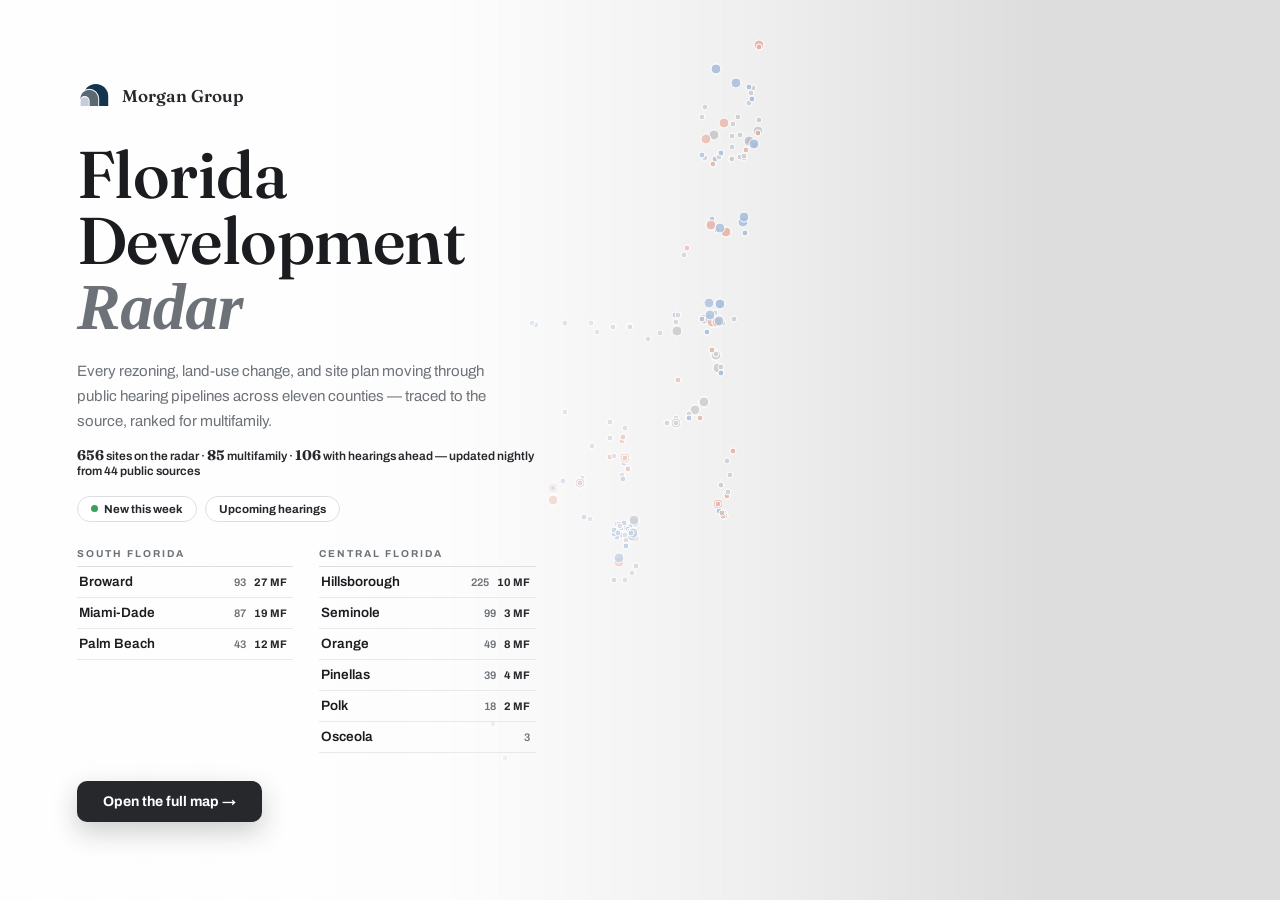
==== commit 7033e261: "fix: consistent numbers everywhere — pipeline-computed site stats in meta.json, landing reads them, " ====
--- a/site/index.html
+++ b/site/index.html
@@ -8,7 +8,7 @@
 <link rel="preconnect" href="https://fonts.gstatic.com" crossorigin>
 <link href="https://fonts.googleapis.com/css2?family=Fraunces:opsz,wght@9..144,450;9..144,550;9..144,650&family=Archivo:wght@400;500;600;700&display=swap" rel="stylesheet">
 <link rel="stylesheet" href="vendor/leaflet.css">
-<link rel="stylesheet" href="landing.css?v=8">
+<link rel="stylesheet" href="landing.css?v=9">
 <link rel="icon" href="logo.svg">
 </head>
 <body>
@@ -52,6 +52,6 @@
 </div>
 
 <script src="vendor/leaflet.js"></script>
-<script src="landing.js?v=8"></script>
+<script src="landing.js?v=9"></script>
 </body>
 </html>
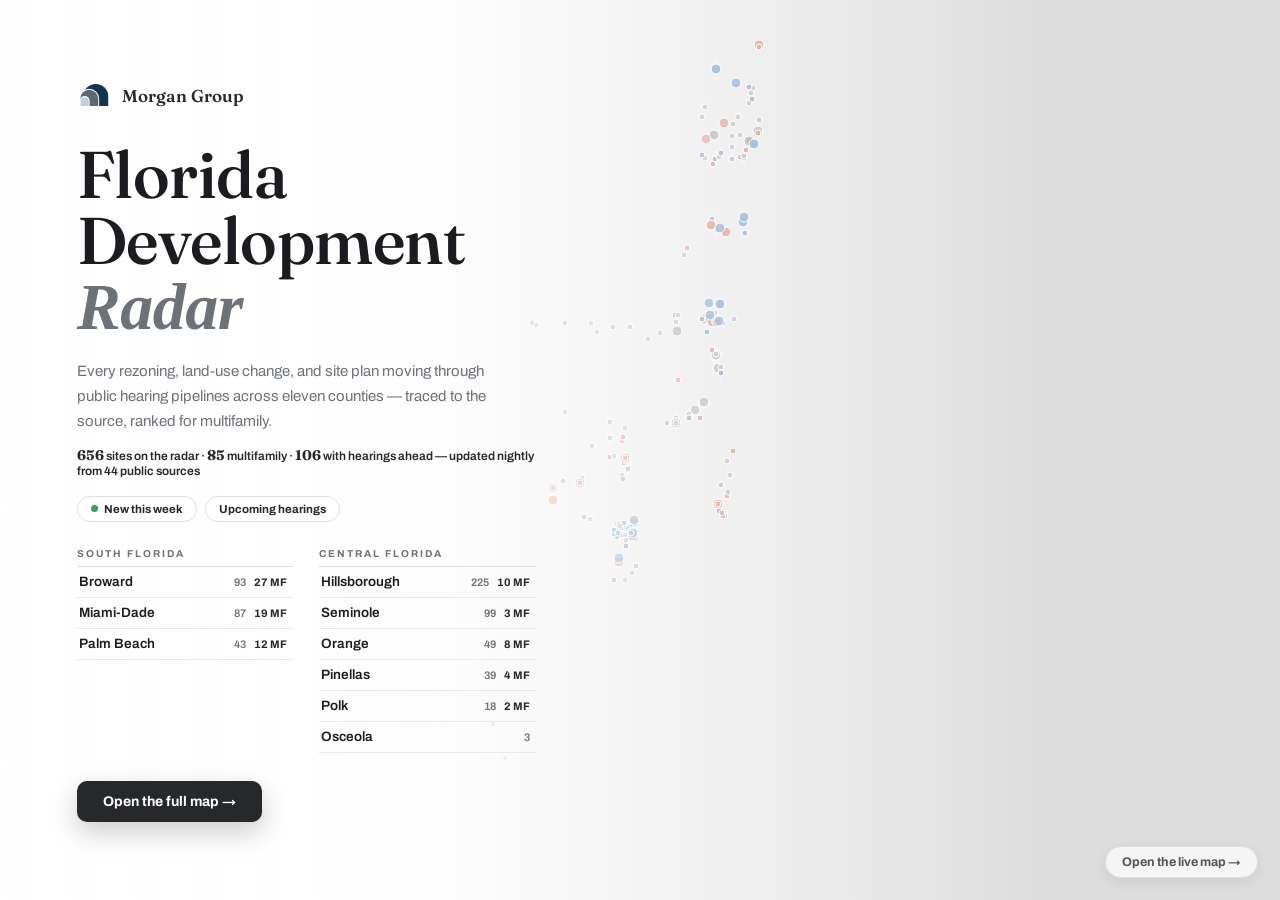
==== commit f29f9fc8: "ux: clarity audit fixes — clickable home backdrop, always-visible legend, score tooltips, human date" ====
--- a/site/index.html
+++ b/site/index.html
@@ -8,7 +8,7 @@
 <link rel="preconnect" href="https://fonts.gstatic.com" crossorigin>
 <link href="https://fonts.googleapis.com/css2?family=Fraunces:opsz,wght@9..144,450;9..144,550;9..144,650&family=Archivo:wght@400;500;600;700&display=swap" rel="stylesheet">
 <link rel="stylesheet" href="vendor/leaflet.css">
-<link rel="stylesheet" href="landing.css?v=9">
+<link rel="stylesheet" href="landing.css?v=11">
 <link rel="icon" href="logo.svg">
 </head>
 <body>
@@ -16,6 +16,9 @@
 <div class="stage">
   <div id="bgmap" aria-hidden="true"></div>
   <div class="scrim" aria-hidden="true"></div>
+  <a class="bg-link" href="map.html" aria-label="Open the live map">
+    <span>Open the live map →</span>
+  </a>
 
   <main class="overlay">
     <header class="brand-row">
@@ -52,6 +55,6 @@
 </div>
 
 <script src="vendor/leaflet.js"></script>
-<script src="landing.js?v=9"></script>
+<script src="landing.js?v=11"></script>
 </body>
 </html>
--- a/site/landing.css
+++ b/site/landing.css
@@ -34,6 +34,20 @@
       rgba(255,255,255,0) 82%);
   pointer-events: none;
 }
+
+/* the drifting map is a real invitation, not a dead image */
+.bg-link { position: absolute; inset: 0; z-index: 550; cursor: pointer; }
+.bg-link span {
+  position: absolute; right: 22px; bottom: 22px;
+  font: 700 12.5px var(--sans); color: var(--char);
+  background: rgba(255,255,255,.92);
+  border: 1px solid var(--line); border-radius: 18px;
+  padding: 8px 16px;
+  box-shadow: 0 4px 14px rgba(26,28,31,.10);
+  opacity: .75;
+  transition: opacity .2s, transform .2s;
+}
+.bg-link:hover span { opacity: 1; transform: translateY(-2px); }
 
 /* ---------- overlay content ---------- */
 .overlay {
